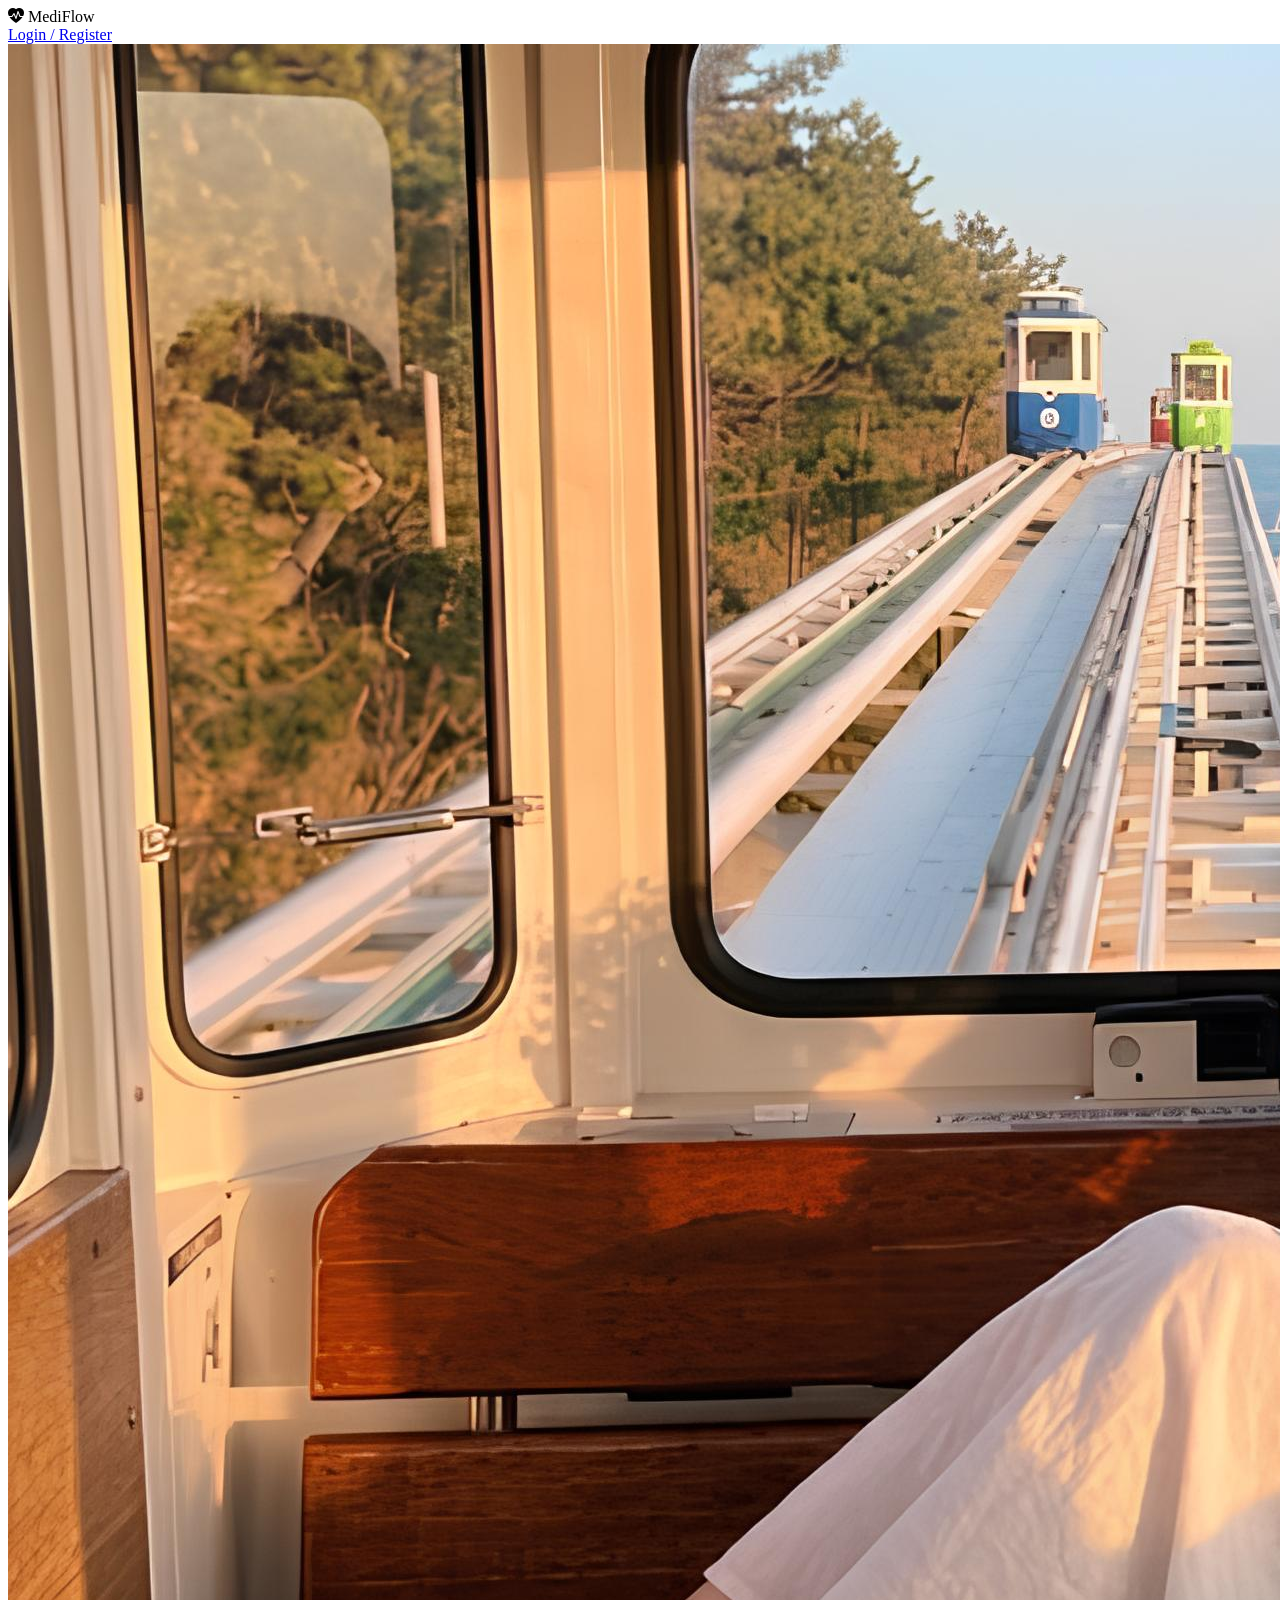
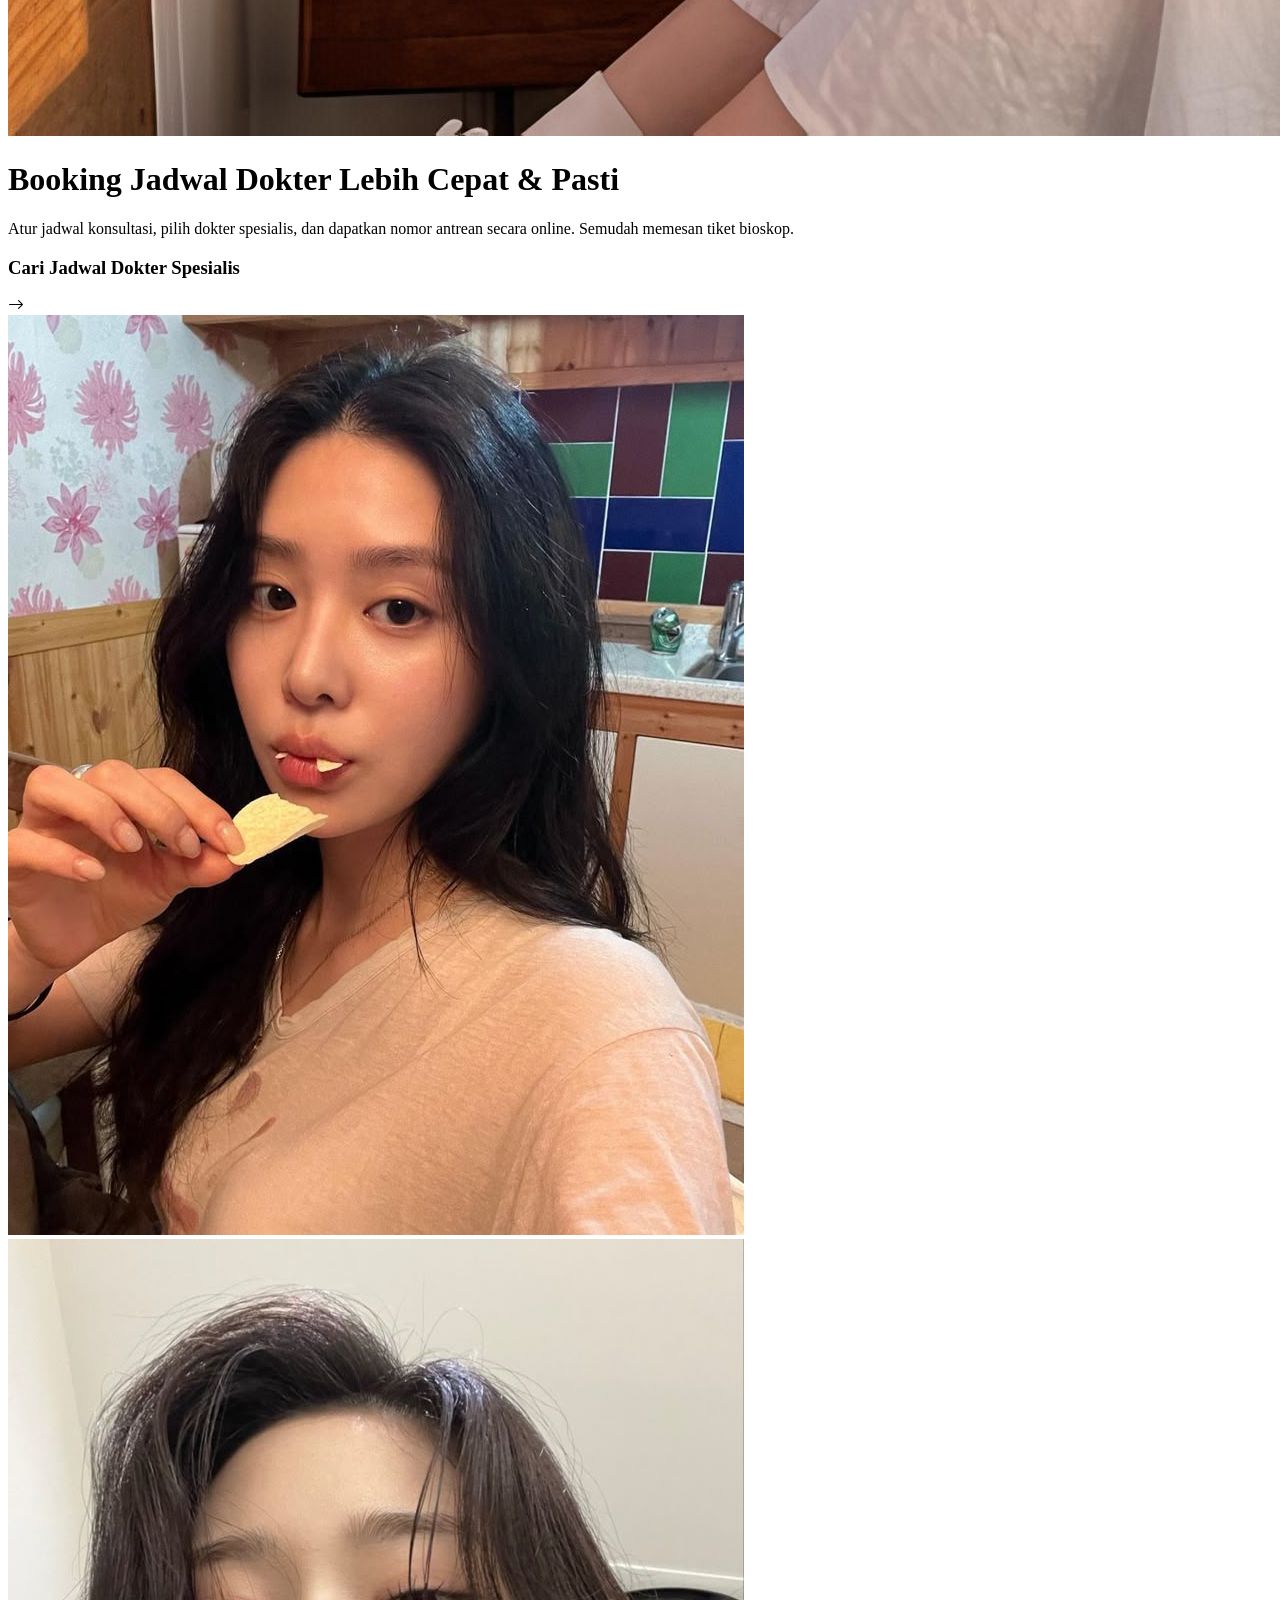
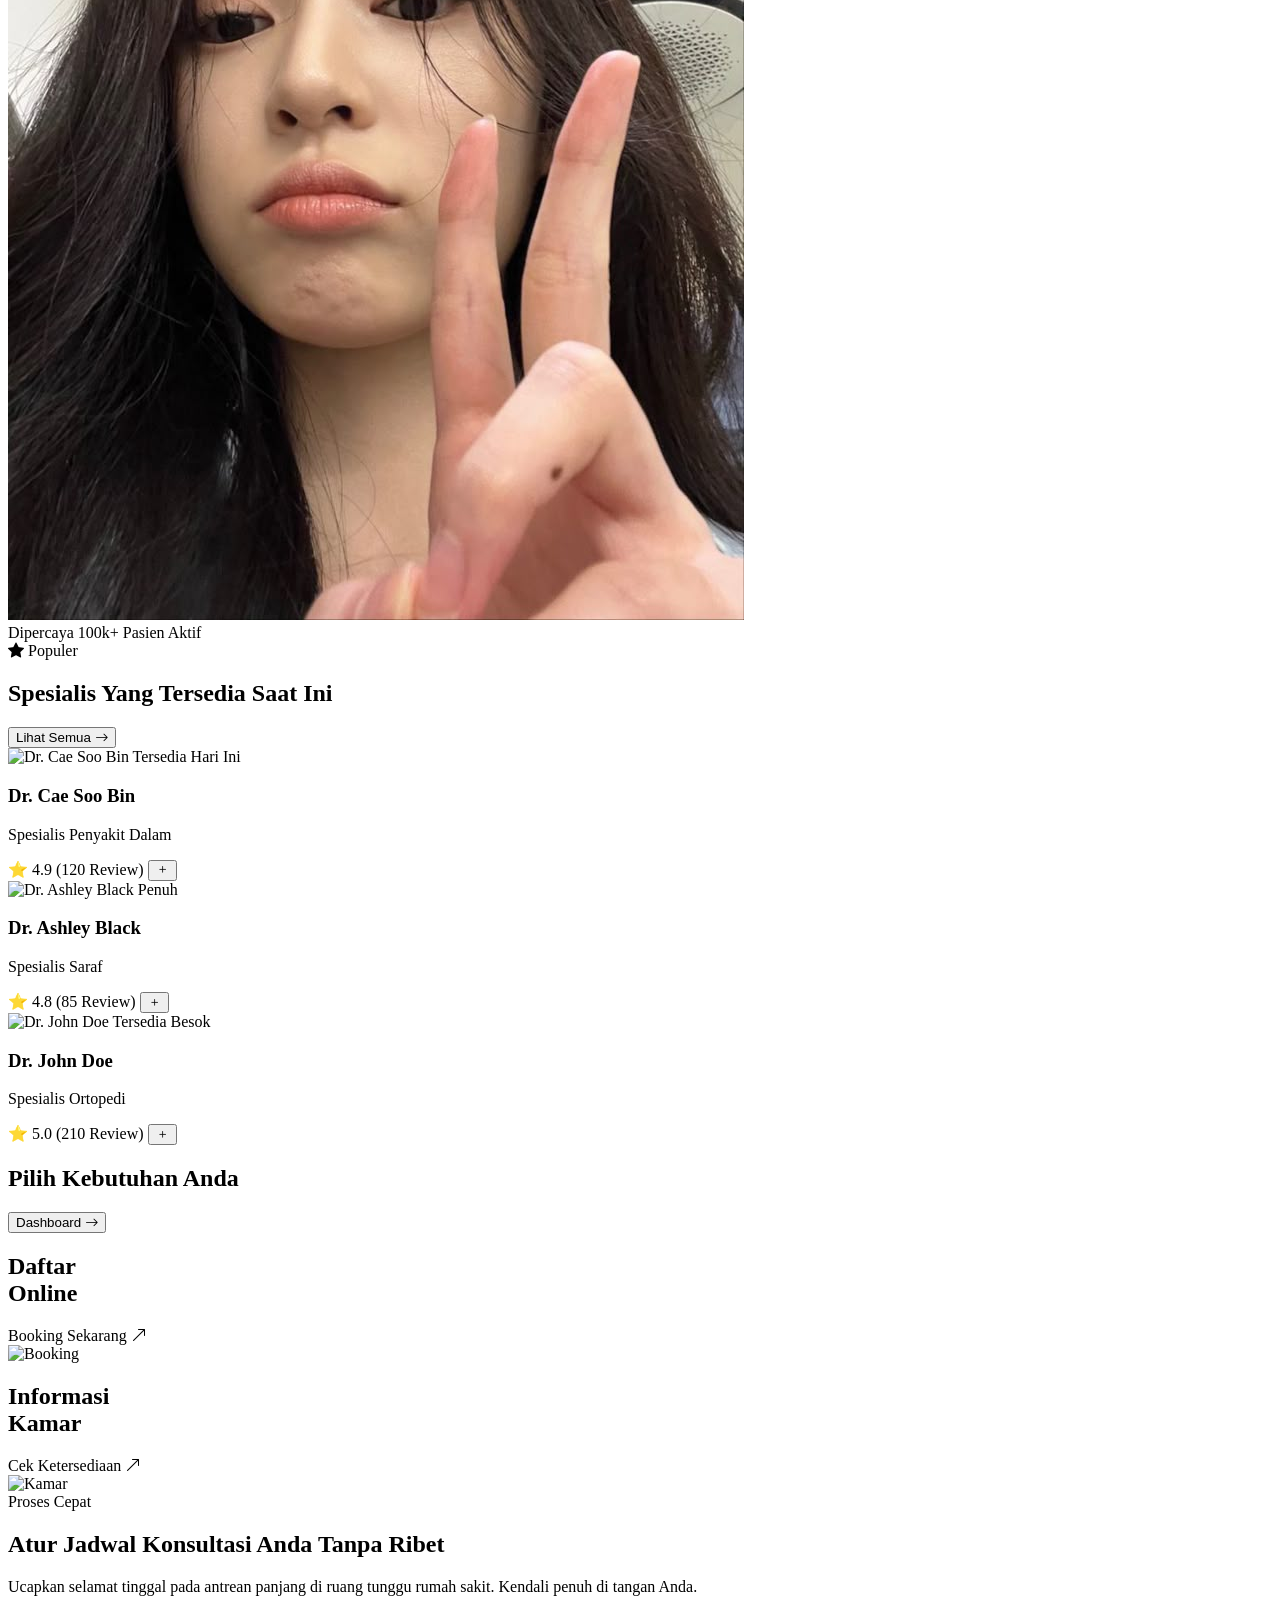
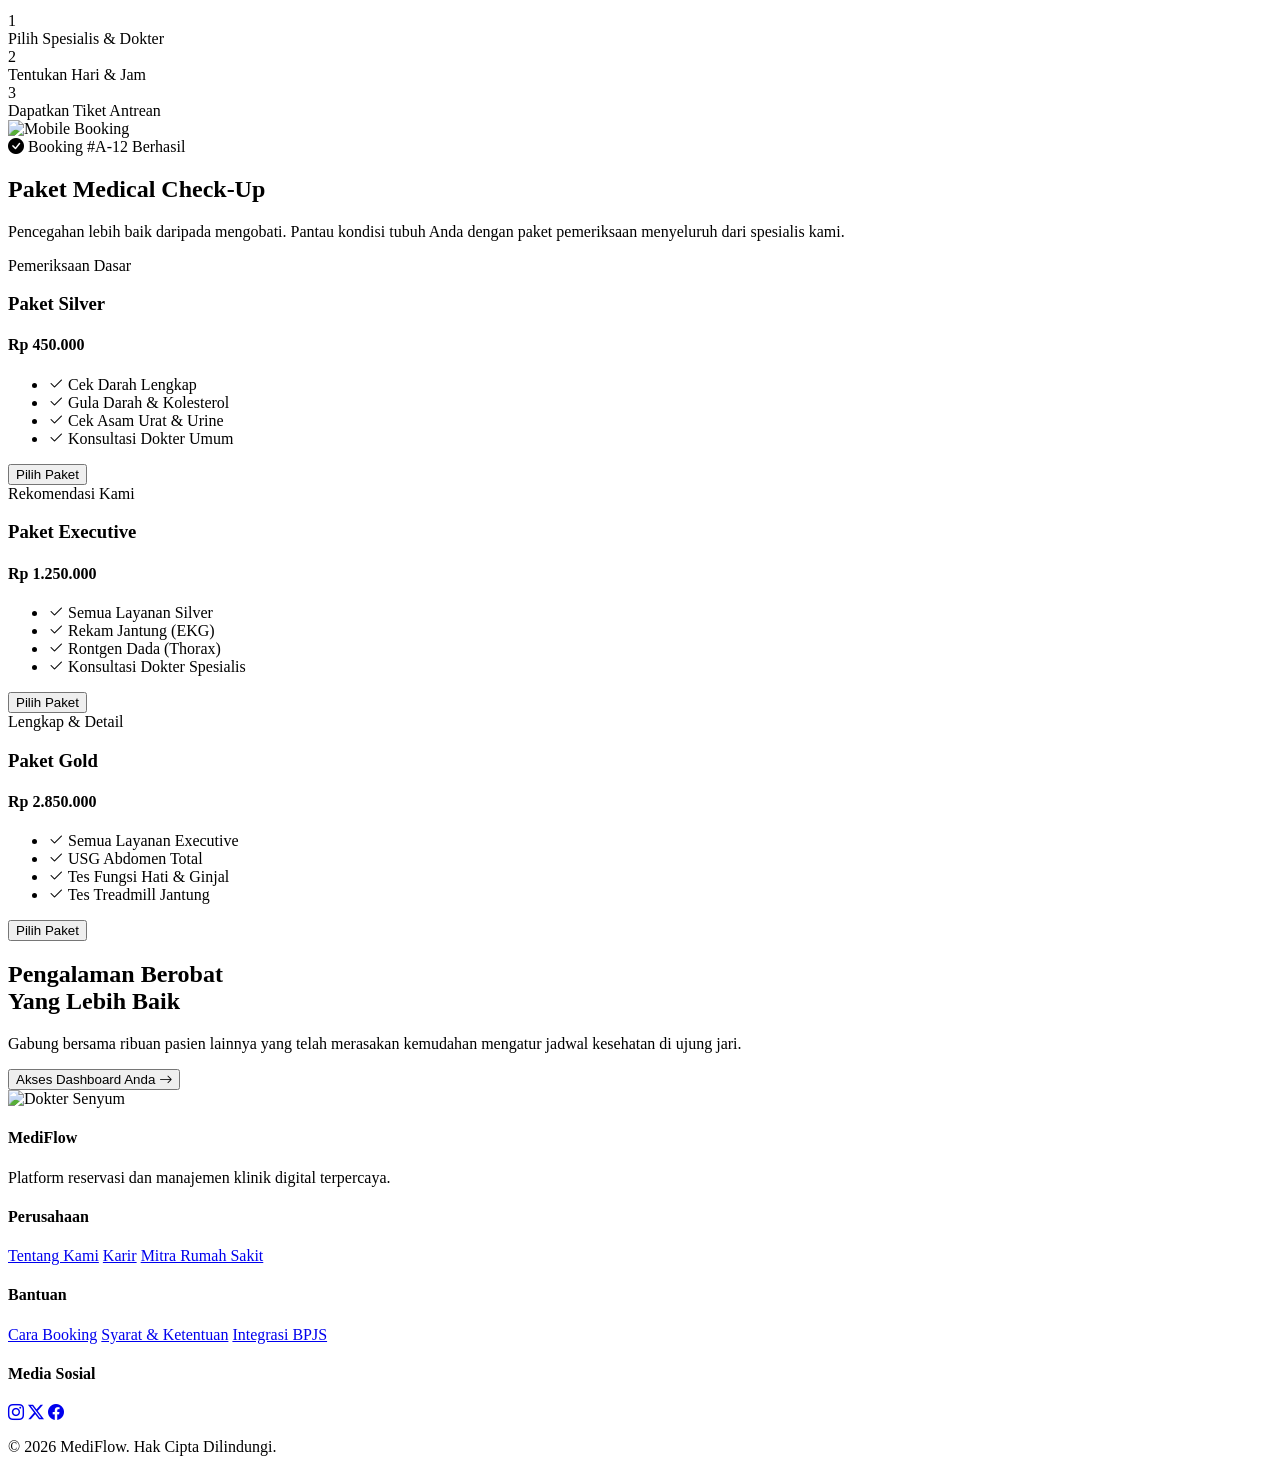
==== projek sms 2 new/New folder/landing.pages.html @ d8c9bb4a "Add files via upload" ====
<!DOCTYPE html>
<html lang="id">
<head>
    <meta charset="UTF-8">
    <meta name="viewport" content="width=device-width, initial-scale=1.0">
    <title>MediFlow - Booking Jadwal Dokter & Medical Check-Up</title>
    <link rel="stylesheet" href="style.css">
    <link href="https://fonts.googleapis.com/css2?family=Poppins:wght@400;500;600;700;800&display=swap" rel="stylesheet">
    <link rel="stylesheet" href="https://cdn.jsdelivr.net/npm/bootstrap-icons@1.11.1/font/bootstrap-icons.css">
</head>
<body>

    <nav class="navbar-modern">
        <div class="logo">
            <i class="bi bi-heart-pulse-fill icon-med"></i> MediFlow
        </div>
        <div class="nav-actions">
            <a href="login/index.html" id="navAuthBtn" class="btn-login-outline">Login / Register</a>
        </div>
    </nav>

    <header id="beranda" class="hero-booking hidden-scroll">
        
        <img src="../wallpaper/rs17.jpg" alt="Dokter Background" class="hero-bg-image">
        
        <div class="hero-fade-overlay"></div>

        <div class="hero-content-booking">
            <h1>Booking Jadwal Dokter Lebih Cepat & Pasti</h1>
            <p>Atur jadwal konsultasi, pilih dokter spesialis, dan dapatkan nomor antrean secara online. Semudah memesan tiket bioskop.</p>
            
            <div class="hero-cta-box anim-hover" onclick="aksesLayanan('view-jadwal')">
                <div class="cta-text">
                    <h3>Cari Jadwal Dokter Spesialis</h3>
                </div>
                <div class="cta-btn-circle"><i class="bi bi-arrow-right"></i></div>
            </div>

            <div class="hero-trust">
                <div class="avatars">
                    <img src="../wallpaper/rs18.jpg" alt="User">
                    <img src="../wallpaper/rs19.jpg" alt="User">
                </div>
                <span>Dipercaya 100k+ Pasien Aktif</span>
            </div>
        </div>
    </header>

    <section class="section-padding hidden-scroll">
        <div class="section-header-flex">
            <div>
                <span class="badge-blue"><i class="bi bi-star-fill"></i> Populer</span>
                <h2 class="section-title">Spesialis Yang Tersedia Saat Ini</h2>
            </div>
            <button class="btn-view-all" onclick="aksesLayanan('view-jadwal')">Lihat Semua <i class="bi bi-arrow-right"></i></button>
        </div>

        <div class="grid-3-cols">
            <div class="doc-product-card anim-hover">
                <div class="doc-img-wrapper">
                    <img src="https://images.unsplash.com/photo-1612349317150-e413f6a5b16d?auto=format&fit=crop&w=400&q=80" alt="Dr. Cae Soo Bin">
                    <span class="doc-status online">Tersedia Hari Ini</span>
                </div>
                <div class="doc-info">
                    <h3>Dr. Cae Soo Bin</h3>
                    <p class="specialty">Spesialis Penyakit Dalam</p>
                    <div class="doc-bottom">
                        <span class="rating">⭐ 4.9 (120 Review)</span>
                        <button class="btn-add-circle" onclick="aksesLayanan('view-jadwal')"><i class="bi bi-plus"></i></button>
                    </div>
                </div>
            </div>

            <div class="doc-product-card anim-hover">
                <div class="doc-img-wrapper">
                    <img src="https://images.unsplash.com/photo-1594824416928-1111165cb76e?auto=format&fit=crop&w=400&q=80" alt="Dr. Ashley Black">
                    <span class="doc-status offline">Penuh</span>
                </div>
                <div class="doc-info">
                    <h3>Dr. Ashley Black</h3>
                    <p class="specialty">Spesialis Saraf</p>
                    <div class="doc-bottom">
                        <span class="rating">⭐ 4.8 (85 Review)</span>
                        <button class="btn-add-circle disabled"><i class="bi bi-plus"></i></button>
                    </div>
                </div>
            </div>

            <div class="doc-product-card anim-hover">
                <div class="doc-img-wrapper">
                    <img src="https://images.unsplash.com/photo-1622253692010-333f2da6031d?auto=format&fit=crop&w=400&q=80" alt="Dr. John Doe">
                    <span class="doc-status online">Tersedia Besok</span>
                </div>
                <div class="doc-info">
                    <h3>Dr. John Doe</h3>
                    <p class="specialty">Spesialis Ortopedi</p>
                    <div class="doc-bottom">
                        <span class="rating">⭐ 5.0 (210 Review)</span>
                        <button class="btn-add-circle" onclick="aksesLayanan('view-jadwal')"><i class="bi bi-plus"></i></button>
                    </div>
                </div>
            </div>
        </div>
    </section>

    <section class="section-padding hidden-scroll">
        <div class="section-header-flex">
            <h2 class="section-title">Pilih Kebutuhan Anda</h2>
            <button class="btn-view-all" onclick="aksesLayanan('view-home')">Dashboard <i class="bi bi-arrow-right"></i></button>
        </div>

        <div class="grid-2-cols category-cards">
            <div class="cat-card bg-cyan anim-hover" onclick="aksesLayanan('view-jadwal')">
                <div class="cat-content">
                    <h2>Daftar<br>Online</h2>
                    <span class="cat-btn">Booking Sekarang <i class="bi bi-arrow-up-right"></i></span>
                </div>
                <img src="https://images.unsplash.com/photo-1576091160399-112ba8d25d1d?auto=format&fit=crop&w=500&q=80" alt="Booking">
            </div>

            <div class="cat-card bg-light anim-hover" onclick="aksesLayanan('view-kamar')">
                <div class="cat-content">
                    <h2 class="text-dark">Informasi<br>Kamar</h2>
                    <span class="cat-btn btn-dark">Cek Ketersediaan <i class="bi bi-arrow-up-right"></i></span>
                </div>
                <img src="https://images.unsplash.com/photo-1519494026892-80bbd2d6fd0d?auto=format&fit=crop&w=500&q=80" alt="Kamar">
            </div>
        </div>
    </section>

    <section class="section-padding hidden-scroll">
        <div class="guide-split">
            <div class="guide-left-box">
                <span class="badge-white">Proses Cepat</span>
                <h2>Atur Jadwal Konsultasi Anda Tanpa Ribet</h2>
                <p>Ucapkan selamat tinggal pada antrean panjang di ruang tunggu rumah sakit. Kendali penuh di tangan Anda.</p>
                
                <div class="guide-steps">
                    <div class="step-item active">
                        <div class="step-num">1</div>
                        <div class="step-text">Pilih Spesialis & Dokter</div>
                    </div>
                    <div class="step-item">
                        <div class="step-num">2</div>
                        <div class="step-text">Tentukan Hari & Jam</div>
                    </div>
                    <div class="step-item">
                        <div class="step-num">3</div>
                        <div class="step-text">Dapatkan Tiket Antrean</div>
                    </div>
                </div>
            </div>
            
            <div class="guide-right-img">
                <img src="https://images.unsplash.com/photo-1551288049-bebda4e38f71?auto=format&fit=crop&w=800&q=80" alt="Mobile Booking">
                <div class="floating-notif anim-float">
                    <i class="bi bi-check-circle-fill"></i> Booking #A-12 Berhasil
                </div>
            </div>
        </div>
    </section>

    <section class="section-padding hidden-scroll">
        <div class="section-header-center">
            <h2 class="section-title">Paket Medical Check-Up</h2>
            <p>Pencegahan lebih baik daripada mengobati. Pantau kondisi tubuh Anda dengan paket pemeriksaan menyeluruh dari spesialis kami.</p>
        </div>

        <div class="pricing-grid">
            <div class="pricing-card anim-hover">
                <span class="badge-blue">Pemeriksaan Dasar</span>
                <h3>Paket Silver</h3>
                <h4 class="price">Rp 450.000</h4>
                <ul class="features">
                    <li><i class="bi bi-check2"></i> Cek Darah Lengkap</li>
                    <li><i class="bi bi-check2"></i> Gula Darah & Kolesterol</li>
                    <li><i class="bi bi-check2"></i> Cek Asam Urat & Urine</li>
                    <li><i class="bi bi-check2"></i> Konsultasi Dokter Umum</li>
                </ul>
                <button class="btn-outline-blue w-100" onclick="aksesLayanan('view-jadwal')">Pilih Paket</button>
            </div>

            <div class="pricing-card highlighted anim-hover">
                <span class="badge-white">Rekomendasi Kami</span>
                <h3>Paket Executive</h3>
                <h4 class="price text-white">Rp 1.250.000</h4>
                <ul class="features text-white">
                    <li><i class="bi bi-check2"></i> Semua Layanan Silver</li>
                    <li><i class="bi bi-check2"></i> Rekam Jantung (EKG)</li>
                    <li><i class="bi bi-check2"></i> Rontgen Dada (Thorax)</li>
                    <li><i class="bi bi-check2"></i> Konsultasi Dokter Spesialis</li>
                </ul>
                <button class="btn-white w-100" onclick="aksesLayanan('view-jadwal')">Pilih Paket</button>
            </div>

            <div class="pricing-card anim-hover">
                <span class="badge-blue">Lengkap & Detail</span>
                <h3>Paket Gold</h3>
                <h4 class="price">Rp 2.850.000</h4>
                <ul class="features">
                    <li><i class="bi bi-check2"></i> Semua Layanan Executive</li>
                    <li><i class="bi bi-check2"></i> USG Abdomen Total</li>
                    <li><i class="bi bi-check2"></i> Tes Fungsi Hati & Ginjal</li>
                    <li><i class="bi bi-check2"></i> Tes Treadmill Jantung</li>
                </ul>
                <button class="btn-outline-blue w-100" onclick="aksesLayanan('view-jadwal')">Pilih Paket</button>
            </div>
        </div>
    </section>

    <footer class="footer-hero">
        <div class="footer-hero-content">
            <div class="fh-text">
                <h2>Pengalaman Berobat<br>Yang Lebih Baik</h2>
                <p>Gabung bersama ribuan pasien lainnya yang telah merasakan kemudahan mengatur jadwal kesehatan di ujung jari.</p>
                <button class="btn-white" onclick="aksesLayanan('view-home')">Akses Dashboard Anda <i class="bi bi-arrow-right"></i></button>
            </div>
            <div class="fh-img">
                <img src="https://images.unsplash.com/photo-1579684385127-1ef15d508118?auto=format&fit=crop&w=600&q=80" alt="Dokter Senyum">
            </div>
        </div>
        
        <div class="footer-bottom-links">
            <div class="f-col">
                <h4>MediFlow</h4>
                <p class="text-sm">Platform reservasi dan manajemen klinik digital terpercaya.</p>
            </div>
            <div class="f-col">
                <h4>Perusahaan</h4>
                <a href="#">Tentang Kami</a>
                <a href="#">Karir</a>
                <a href="#">Mitra Rumah Sakit</a>
            </div>
            <div class="f-col">
                <h4>Bantuan</h4>
                <a href="#">Cara Booking</a>
                <a href="#">Syarat & Ketentuan</a>
                <a href="#">Integrasi BPJS</a>
            </div>
            <div class="f-col">
                <h4>Media Sosial</h4>
                <div class="socials">
                    <a href="#"><i class="bi bi-instagram"></i></a>
                    <a href="#"><i class="bi bi-twitter-x"></i></a>
                    <a href="#"><i class="bi bi-facebook"></i></a>
                </div>
            </div>
        </div>
        <div class="f-copyright">
            <p>© 2026 MediFlow. Hak Cipta Dilindungi.</p>
        </div>
    </footer>

    <script src="script.js"></script>
</body>
</html>
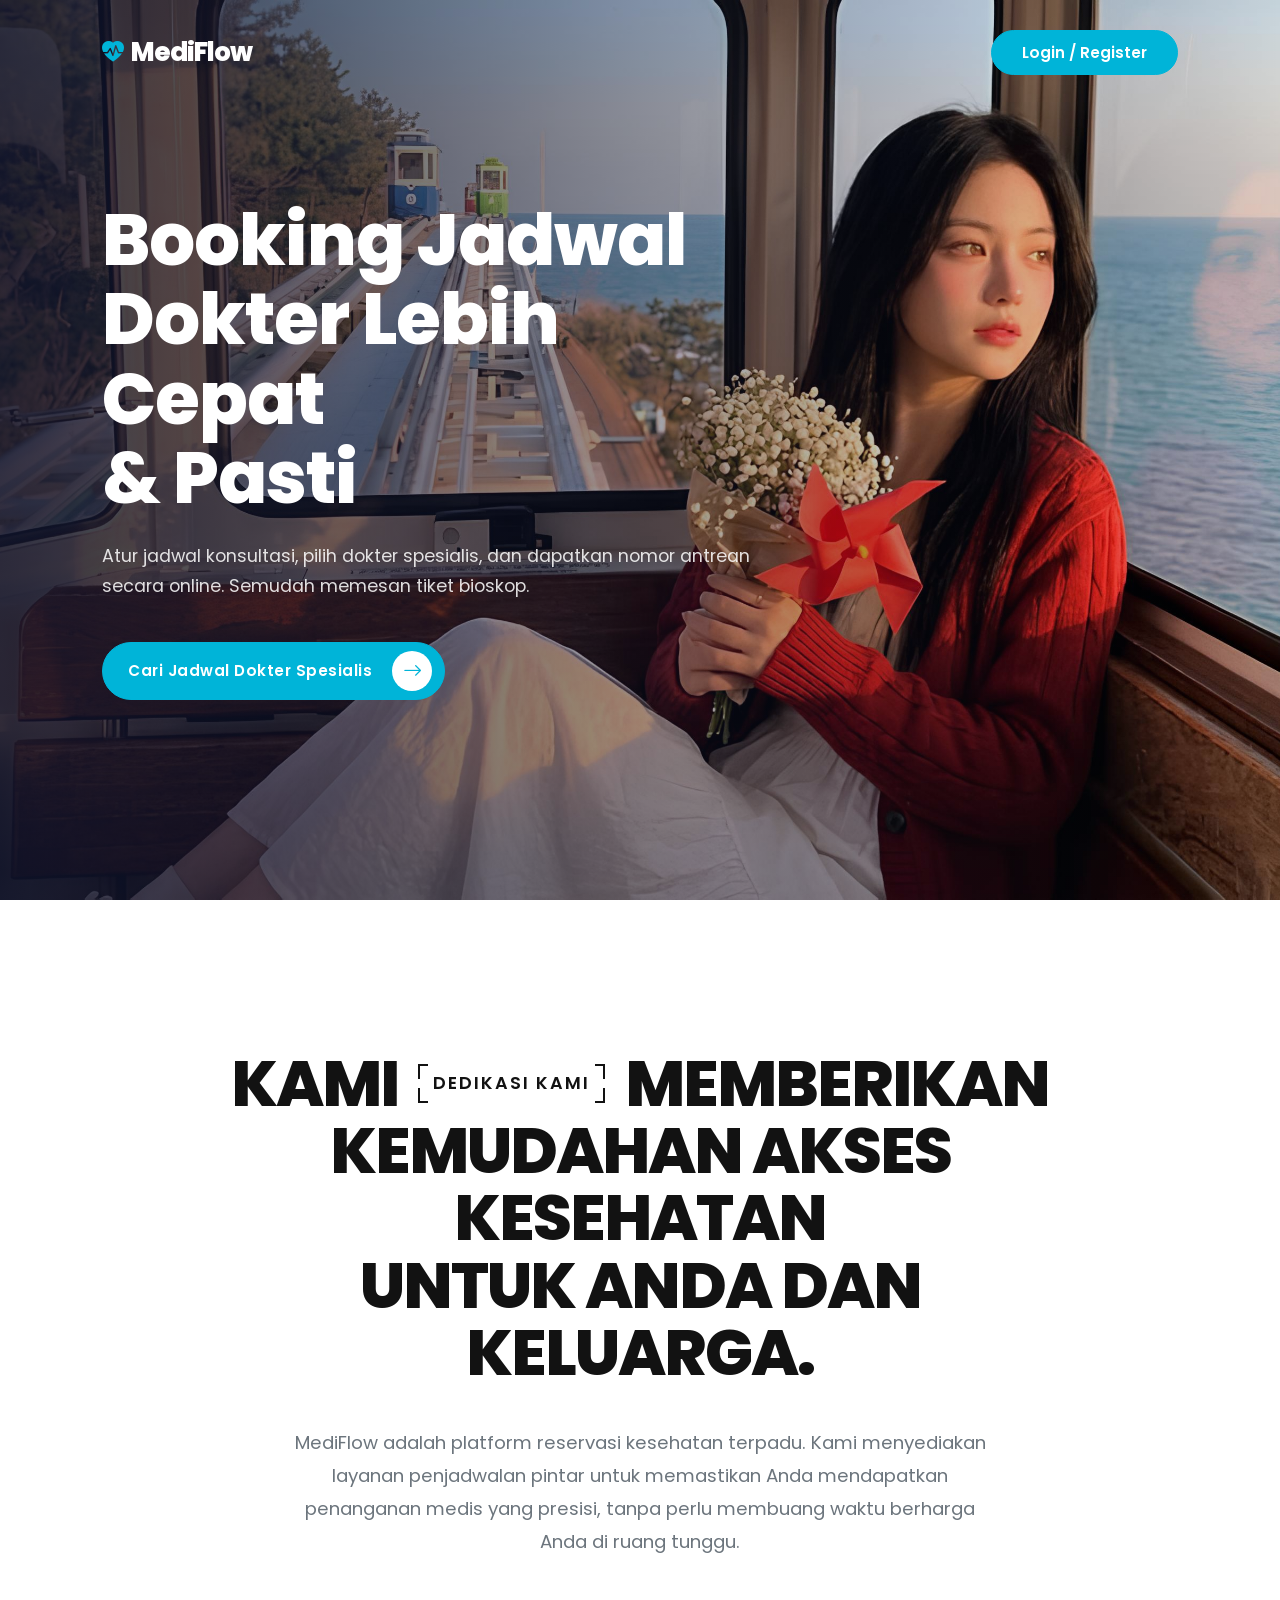
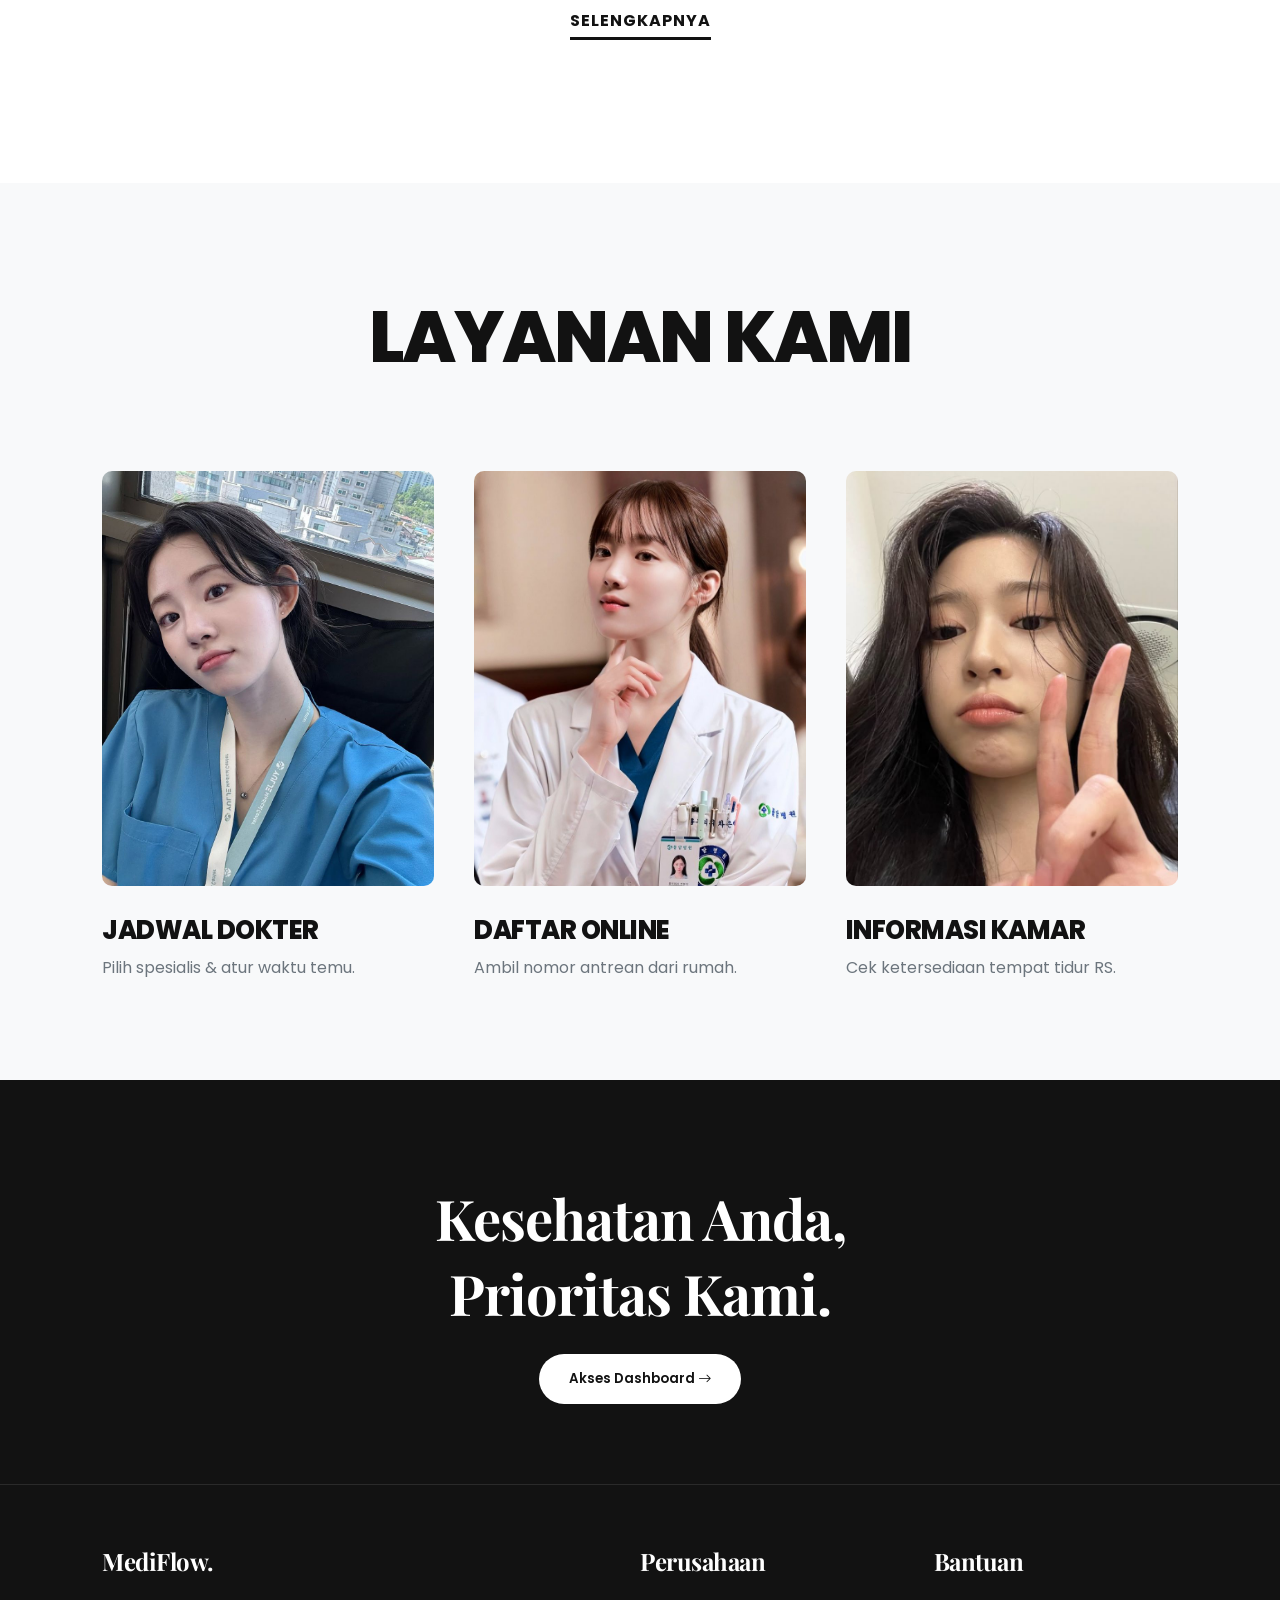
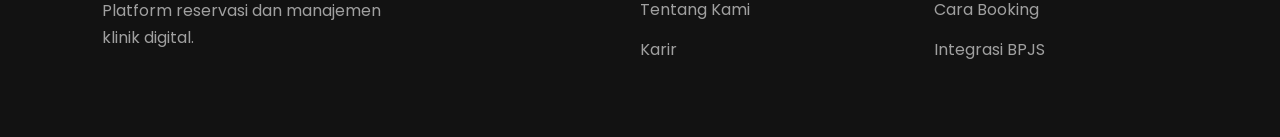
==== commit dedf95d5: "Add files via upload" ====
--- a/projek sms 2 new/New folder/landing.pages.html
+++ b/projek sms 2 new/New folder/landing.pages.html
@@ -3,9 +3,12 @@
 <head>
     <meta charset="UTF-8">
     <meta name="viewport" content="width=device-width, initial-scale=1.0">
-    <title>MediFlow - Booking Jadwal Dokter & Medical Check-Up</title>
-    <link rel="stylesheet" href="style.css">
+    <title>MediFlow - Layanan Kesehatan Premium</title>
+    
+    <link rel="stylesheet" href="pages.css">
+    
     <link href="https://fonts.googleapis.com/css2?family=Poppins:wght@400;500;600;700;800&display=swap" rel="stylesheet">
+    <link href="https://fonts.googleapis.com/css2?family=Playfair+Display:wght@600;700;800&display=swap" rel="stylesheet">
     <link rel="stylesheet" href="https://cdn.jsdelivr.net/npm/bootstrap-icons@1.11.1/font/bootstrap-icons.css">
 </head>
 <body>
@@ -15,242 +18,117 @@
             <i class="bi bi-heart-pulse-fill icon-med"></i> MediFlow
         </div>
         <div class="nav-actions">
-            <a href="login/index.html" id="navAuthBtn" class="btn-login-outline">Login / Register</a>
+            <a href="./login/index.html" id="navAuthBtn" class="btn-login-outline">Login / Register</a>
         </div>
     </nav>
 
-    <header id="beranda" class="hero-booking hidden-scroll">
-        
-        <img src="../wallpaper/rs17.jpg" alt="Dokter Background" class="hero-bg-image">
-        
-        <div class="hero-fade-overlay"></div>
+    <header id="beranda" class="hero-booking">
+        <div class="hero-bg-wrapper">
+            <img src="../wallpaper/rs17.jpg" alt="Dokter Background" class="hero-bg-image">
+            <div class="hero-fade-overlay"></div>
+        </div>
 
-        <div class="hero-content-booking">
-            <h1>Booking Jadwal Dokter Lebih Cepat & Pasti</h1>
+        <div class="hero-content-booking reveal-up">
+            <h1>Booking Jadwal<br>Dokter Lebih Cepat<br>& Pasti</h1>
             <p>Atur jadwal konsultasi, pilih dokter spesialis, dan dapatkan nomor antrean secara online. Semudah memesan tiket bioskop.</p>
             
-            <div class="hero-cta-box anim-hover" onclick="aksesLayanan('view-jadwal')">
+            <div class="hero-cta-box" onclick="aksesLayanan('view-jadwal')">
                 <div class="cta-text">
                     <h3>Cari Jadwal Dokter Spesialis</h3>
                 </div>
                 <div class="cta-btn-circle"><i class="bi bi-arrow-right"></i></div>
             </div>
+        </div>
 
-            <div class="hero-trust">
-                <div class="avatars">
-                    <img src="../wallpaper/rs18.jpg" alt="User">
-                    <img src="../wallpaper/rs19.jpg" alt="User">
-                </div>
-                <span>Dipercaya 100k+ Pasien Aktif</span>
-            </div>
-        </div>
+        <div class="hero-bottom-text reveal-up" style="transition-delay: 0.3s;">MEDIFLOW</div>
     </header>
 
-    <section class="section-padding hidden-scroll">
-        <div class="section-header-flex">
-            <div>
-                <span class="badge-blue"><i class="bi bi-star-fill"></i> Populer</span>
-                <h2 class="section-title">Spesialis Yang Tersedia Saat Ini</h2>
-            </div>
-            <button class="btn-view-all" onclick="aksesLayanan('view-jadwal')">Lihat Semua <i class="bi bi-arrow-right"></i></button>
+    <section id="statement" class="statement-section">
+        <div class="statement-content">
+            <h2 class="reveal-up split-heading">
+                <span class="split-line">
+                    <span class="text-left">KAMI</span>
+                    <span class="text-center-hidden">DEDIKASI KAMI</span>
+                    <span class="text-right">MEMBERIKAN</span>
+                </span><br>
+                KEMUDAHAN AKSES KESEHATAN<br>UNTUK ANDA DAN KELUARGA.
+            </h2>
+            <p class="reveal-up" style="transition-delay: 0.2s;">
+                MediFlow adalah platform reservasi kesehatan terpadu. Kami menyediakan layanan 
+                penjadwalan pintar untuk memastikan Anda mendapatkan penanganan medis yang presisi, 
+                tanpa perlu membuang waktu berharga Anda di ruang tunggu.
+            </p>
+            <a href="#layanan" class="read-more-link reveal-up" style="transition-delay: 0.4s;">Selengkapnya</a>
+        </div>
+    </section>
+
+    <section id="layanan" class="lunaria-services">
+        <div class="lunaria-header reveal-up">
+            <h2>LAYANAN KAMI</h2>
         </div>
 
-        <div class="grid-3-cols">
-            <div class="doc-product-card anim-hover">
-                <div class="doc-img-wrapper">
-                    <img src="https://images.unsplash.com/photo-1612349317150-e413f6a5b16d?auto=format&fit=crop&w=400&q=80" alt="Dr. Cae Soo Bin">
-                    <span class="doc-status online">Tersedia Hari Ini</span>
+        <div class="lunaria-grid">
+            <div class="lunaria-card reveal-up" style="transition-delay: 0.1s;" onclick="aksesLayanan('view-jadwal')">
+                <div class="l-img-wrapper">
+                    <img src="../wallpaper/rs4.jpg" alt="Jadwal Dokter">
+                    <div class="l-card-icon"><i class="bi bi-calendar-check"></i></div>
                 </div>
-                <div class="doc-info">
-                    <h3>Dr. Cae Soo Bin</h3>
-                    <p class="specialty">Spesialis Penyakit Dalam</p>
-                    <div class="doc-bottom">
-                        <span class="rating">⭐ 4.9 (120 Review)</span>
-                        <button class="btn-add-circle" onclick="aksesLayanan('view-jadwal')"><i class="bi bi-plus"></i></button>
-                    </div>
+                <div class="l-card-info">
+                    <h3>JADWAL DOKTER</h3>
+                    <span>Pilih spesialis & atur waktu temu.</span>
                 </div>
             </div>
 
-            <div class="doc-product-card anim-hover">
-                <div class="doc-img-wrapper">
-                    <img src="https://images.unsplash.com/photo-1594824416928-1111165cb76e?auto=format&fit=crop&w=400&q=80" alt="Dr. Ashley Black">
-                    <span class="doc-status offline">Penuh</span>
+            <div class="lunaria-card reveal-up" style="transition-delay: 0.3s;" onclick="aksesLayanan('view-jadwal')">
+                <div class="l-img-wrapper">
+                    <img src="../wallpaper/rs1.jpg" alt="Daftar Online">
+                    <div class="l-card-icon"><i class="bi bi-laptop"></i></div>
                 </div>
-                <div class="doc-info">
-                    <h3>Dr. Ashley Black</h3>
-                    <p class="specialty">Spesialis Saraf</p>
-                    <div class="doc-bottom">
-                        <span class="rating">⭐ 4.8 (85 Review)</span>
-                        <button class="btn-add-circle disabled"><i class="bi bi-plus"></i></button>
-                    </div>
+                <div class="l-card-info">
+                    <h3>DAFTAR ONLINE</h3>
+                    <span>Ambil nomor antrean dari rumah.</span>
                 </div>
             </div>
 
-            <div class="doc-product-card anim-hover">
-                <div class="doc-img-wrapper">
-                    <img src="https://images.unsplash.com/photo-1622253692010-333f2da6031d?auto=format&fit=crop&w=400&q=80" alt="Dr. John Doe">
-                    <span class="doc-status online">Tersedia Besok</span>
+            <div class="lunaria-card reveal-up" style="transition-delay: 0.5s;" onclick="aksesLayanan('view-kamar')">
+                <div class="l-img-wrapper">
+                    <img src="../wallpaper/rs19.jpg" alt="Kamar Rawat">
+                    <div class="l-card-icon"><i class="bi bi-hospital"></i></div>
                 </div>
-                <div class="doc-info">
-                    <h3>Dr. John Doe</h3>
-                    <p class="specialty">Spesialis Ortopedi</p>
-                    <div class="doc-bottom">
-                        <span class="rating">⭐ 5.0 (210 Review)</span>
-                        <button class="btn-add-circle" onclick="aksesLayanan('view-jadwal')"><i class="bi bi-plus"></i></button>
-                    </div>
+                <div class="l-card-info">
+                    <h3>INFORMASI KAMAR</h3>
+                    <span>Cek ketersediaan tempat tidur RS.</span>
                 </div>
             </div>
         </div>
     </section>
 
-    <section class="section-padding hidden-scroll">
-        <div class="section-header-flex">
-            <h2 class="section-title">Pilih Kebutuhan Anda</h2>
-            <button class="btn-view-all" onclick="aksesLayanan('view-home')">Dashboard <i class="bi bi-arrow-right"></i></button>
-        </div>
-
-        <div class="grid-2-cols category-cards">
-            <div class="cat-card bg-cyan anim-hover" onclick="aksesLayanan('view-jadwal')">
-                <div class="cat-content">
-                    <h2>Daftar<br>Online</h2>
-                    <span class="cat-btn">Booking Sekarang <i class="bi bi-arrow-up-right"></i></span>
-                </div>
-                <img src="https://images.unsplash.com/photo-1576091160399-112ba8d25d1d?auto=format&fit=crop&w=500&q=80" alt="Booking">
-            </div>
-
-            <div class="cat-card bg-light anim-hover" onclick="aksesLayanan('view-kamar')">
-                <div class="cat-content">
-                    <h2 class="text-dark">Informasi<br>Kamar</h2>
-                    <span class="cat-btn btn-dark">Cek Ketersediaan <i class="bi bi-arrow-up-right"></i></span>
-                </div>
-                <img src="https://images.unsplash.com/photo-1519494026892-80bbd2d6fd0d?auto=format&fit=crop&w=500&q=80" alt="Kamar">
-            </div>
-        </div>
-    </section>
-
-    <section class="section-padding hidden-scroll">
-        <div class="guide-split">
-            <div class="guide-left-box">
-                <span class="badge-white">Proses Cepat</span>
-                <h2>Atur Jadwal Konsultasi Anda Tanpa Ribet</h2>
-                <p>Ucapkan selamat tinggal pada antrean panjang di ruang tunggu rumah sakit. Kendali penuh di tangan Anda.</p>
-                
-                <div class="guide-steps">
-                    <div class="step-item active">
-                        <div class="step-num">1</div>
-                        <div class="step-text">Pilih Spesialis & Dokter</div>
-                    </div>
-                    <div class="step-item">
-                        <div class="step-num">2</div>
-                        <div class="step-text">Tentukan Hari & Jam</div>
-                    </div>
-                    <div class="step-item">
-                        <div class="step-num">3</div>
-                        <div class="step-text">Dapatkan Tiket Antrean</div>
-                    </div>
-                </div>
-            </div>
-            
-            <div class="guide-right-img">
-                <img src="https://images.unsplash.com/photo-1551288049-bebda4e38f71?auto=format&fit=crop&w=800&q=80" alt="Mobile Booking">
-                <div class="floating-notif anim-float">
-                    <i class="bi bi-check-circle-fill"></i> Booking #A-12 Berhasil
-                </div>
-            </div>
-        </div>
-    </section>
-
-    <section class="section-padding hidden-scroll">
-        <div class="section-header-center">
-            <h2 class="section-title">Paket Medical Check-Up</h2>
-            <p>Pencegahan lebih baik daripada mengobati. Pantau kondisi tubuh Anda dengan paket pemeriksaan menyeluruh dari spesialis kami.</p>
-        </div>
-
-        <div class="pricing-grid">
-            <div class="pricing-card anim-hover">
-                <span class="badge-blue">Pemeriksaan Dasar</span>
-                <h3>Paket Silver</h3>
-                <h4 class="price">Rp 450.000</h4>
-                <ul class="features">
-                    <li><i class="bi bi-check2"></i> Cek Darah Lengkap</li>
-                    <li><i class="bi bi-check2"></i> Gula Darah & Kolesterol</li>
-                    <li><i class="bi bi-check2"></i> Cek Asam Urat & Urine</li>
-                    <li><i class="bi bi-check2"></i> Konsultasi Dokter Umum</li>
-                </ul>
-                <button class="btn-outline-blue w-100" onclick="aksesLayanan('view-jadwal')">Pilih Paket</button>
-            </div>
-
-            <div class="pricing-card highlighted anim-hover">
-                <span class="badge-white">Rekomendasi Kami</span>
-                <h3>Paket Executive</h3>
-                <h4 class="price text-white">Rp 1.250.000</h4>
-                <ul class="features text-white">
-                    <li><i class="bi bi-check2"></i> Semua Layanan Silver</li>
-                    <li><i class="bi bi-check2"></i> Rekam Jantung (EKG)</li>
-                    <li><i class="bi bi-check2"></i> Rontgen Dada (Thorax)</li>
-                    <li><i class="bi bi-check2"></i> Konsultasi Dokter Spesialis</li>
-                </ul>
-                <button class="btn-white w-100" onclick="aksesLayanan('view-jadwal')">Pilih Paket</button>
-            </div>
-
-            <div class="pricing-card anim-hover">
-                <span class="badge-blue">Lengkap & Detail</span>
-                <h3>Paket Gold</h3>
-                <h4 class="price">Rp 2.850.000</h4>
-                <ul class="features">
-                    <li><i class="bi bi-check2"></i> Semua Layanan Executive</li>
-                    <li><i class="bi bi-check2"></i> USG Abdomen Total</li>
-                    <li><i class="bi bi-check2"></i> Tes Fungsi Hati & Ginjal</li>
-                    <li><i class="bi bi-check2"></i> Tes Treadmill Jantung</li>
-                </ul>
-                <button class="btn-outline-blue w-100" onclick="aksesLayanan('view-jadwal')">Pilih Paket</button>
-            </div>
-        </div>
-    </section>
-
-    <footer class="footer-hero">
+    <footer class="footer-hero" style="background-color: #121212;">
         <div class="footer-hero-content">
-            <div class="fh-text">
-                <h2>Pengalaman Berobat<br>Yang Lebih Baik</h2>
-                <p>Gabung bersama ribuan pasien lainnya yang telah merasakan kemudahan mengatur jadwal kesehatan di ujung jari.</p>
-                <button class="btn-white" onclick="aksesLayanan('view-home')">Akses Dashboard Anda <i class="bi bi-arrow-right"></i></button>
-            </div>
-            <div class="fh-img">
-                <img src="https://images.unsplash.com/photo-1579684385127-1ef15d508118?auto=format&fit=crop&w=600&q=80" alt="Dokter Senyum">
+            <div class="fh-text reveal-up">
+                <h2>Kesehatan Anda,<br>Prioritas Kami.</h2>
+                <button class="btn-white mt-4" onclick="aksesLayanan('view-home')" style="border-radius: 50px; padding: 15px 30px; font-weight: 600;">Akses Dashboard <i class="bi bi-arrow-right"></i></button>
             </div>
         </div>
         
-        <div class="footer-bottom-links">
+        <div class="footer-bottom-links reveal-up">
             <div class="f-col">
-                <h4>MediFlow</h4>
-                <p class="text-sm">Platform reservasi dan manajemen klinik digital terpercaya.</p>
+                <h4 style="font-size: 1.5rem; color: #fff;">MediFlow.</h4>
+                <p class="text-sm">Platform reservasi dan manajemen klinik digital.</p>
             </div>
             <div class="f-col">
                 <h4>Perusahaan</h4>
                 <a href="#">Tentang Kami</a>
                 <a href="#">Karir</a>
-                <a href="#">Mitra Rumah Sakit</a>
             </div>
             <div class="f-col">
                 <h4>Bantuan</h4>
                 <a href="#">Cara Booking</a>
-                <a href="#">Syarat & Ketentuan</a>
                 <a href="#">Integrasi BPJS</a>
             </div>
-            <div class="f-col">
-                <h4>Media Sosial</h4>
-                <div class="socials">
-                    <a href="#"><i class="bi bi-instagram"></i></a>
-                    <a href="#"><i class="bi bi-twitter-x"></i></a>
-                    <a href="#"><i class="bi bi-facebook"></i></a>
-                </div>
-            </div>
-        </div>
-        <div class="f-copyright">
-            <p>© 2026 MediFlow. Hak Cipta Dilindungi.</p>
         </div>
     </footer>
 
-    <script src="script.js"></script>
+    <script src="pages.js?v=2"></script>
 </body>
 </html>
--- a/projek sms 2 new/New folder/pages.css
+++ b/projek sms 2 new/New folder/pages.css
@@ -0,0 +1,289 @@
+:root {
+    --primary-cyan: #00B4D8; 
+    --primary-blue: #0077B6;
+    --dark-navy: #03045E;
+    --dark-grey: #121212;
+    --light-grey: #F8F9FA;
+    --white: #FFFFFF;
+    --text-muted: #6C757D;
+    
+    /* Pemisahan Font Agar Tidak Tabrakan */
+    --font-serif: 'Playfair Display', serif; /* Font Mewah */
+    --font-sans: 'Poppins', sans-serif; /* Font Tegas/Bersih */
+}
+
+/* Default semuanya pakai font Sans (Poppins) agar bersih */
+* { margin: 0; padding: 0; box-sizing: border-box; font-family: var(--font-sans); }
+body { background-color: var(--white); color: var(--dark-grey); overflow-x: hidden; }
+
+h1, h2, h3 { font-family: var(--font-sans); }
+
+/* UTILITY CLASSES & ANIMASI MUNCUL */
+.text-cyan { color: var(--primary-cyan); }
+.text-center { text-align: center; }
+.mt-4 { margin-top: 1.5rem; }
+
+.reveal-up { 
+    opacity: 0; 
+    transform: translateY(60px); 
+    transition: all 1.2s cubic-bezier(0.16, 1, 0.3, 1); 
+}
+.reveal-up.active { 
+    opacity: 1; 
+    transform: translateY(0); 
+}
+
+/* NAVBAR */
+.navbar-modern {
+    position: absolute; top: 0; left: 0; width: 100%; display: flex; justify-content: space-between; align-items: center; padding: 30px 8%; z-index: 100;
+}
+.logo { font-size: 26px; font-weight: 800; font-family: var(--font-sans); color: var(--white); display: flex; align-items: center; gap: 8px; letter-spacing: -1px;}
+.icon-med { color: var(--primary-cyan); font-size: 22px; }
+
+/* TOMBOL LOGIN */
+.btn-login-outline {
+    background-color: var(--primary-cyan); 
+    border: 1.5px solid var(--primary-cyan); 
+    color: var(--white); 
+    padding: 10px 30px; 
+    border-radius: 50px; 
+    text-decoration: none; 
+    font-weight: 600; 
+    font-size: 0.95rem; 
+    transition: all 0.4s ease; 
+    display: flex; 
+    align-items: center; 
+    gap: 8px; 
+}
+.btn-login-outline:hover { 
+    background-color: rgba(255, 255, 255, 0.15); 
+    backdrop-filter: blur(10px); 
+    -webkit-backdrop-filter: blur(10px);
+    border-color: var(--white); 
+    color: var(--white); 
+    box-shadow: 0 8px 25px rgba(0, 0, 0, 0.1);
+    transform: translateY(-2px);
+}
+.btn-login-outline.logged-in { background-color: var(--primary-cyan); border-color: var(--primary-cyan); }
+.btn-profile-img { width: 30px; height: 30px; border-radius: 50%; background: var(--white); color: var(--primary-cyan); display: flex; align-items: center; justify-content: center; font-weight: bold; font-size: 14px; }
+
+/* HERO SECTION */
+.hero-booking {
+    position: relative; 
+    height: 100vh; 
+    background-color: #000; 
+    display: flex; align-items: center; 
+    padding: 0 8%;
+    overflow: hidden;
+}
+.hero-bg-wrapper { position: absolute; top: 0; left: 0; width: 100%; height: 100%; z-index: 1; }
+.hero-bg-image { width: 100%; height: 100%; object-fit: cover; object-position: center; }
+.hero-fade-overlay {
+    position: absolute; top: 0; left: 0; width: 100%; height: 100%;
+    background: linear-gradient(to right, rgba(15, 20, 45, 0.85) 0%, rgba(15, 20, 45, 0.4) 50%, transparent 100%);
+    pointer-events: none; 
+}
+.hero-content-booking { position: relative; z-index: 10; max-width: 650px; }
+
+/* ==============================================================
+   INI FONT HERO YANG SUDAH DIKEMBALIKAN SESUAI GAMBAR 2 (POPPINS)
+   ============================================================== */
+.hero-content-booking h1 { 
+    font-family: var(--font-sans); /* Kembali pakai Poppins yang tegas */
+    font-size: 4.5rem; 
+    color: var(--white); 
+    line-height: 1.1; 
+    margin-bottom: 25px; 
+    font-weight: 800; /* Tebal sesuai gambar 2 */
+    letter-spacing: -1px; /* Jarak pas, tidak menumpuk */
+}
+.hero-content-booking p { 
+    font-size: 1.1rem; color: rgba(255, 255, 255, 0.85); line-height: 1.7; margin-bottom: 40px; 
+}
+
+/* TOMBOL CTA JADWAL */
+.hero-cta-box {
+    background: var(--primary-cyan); 
+    border: 1px solid var(--primary-cyan);
+    border-radius: 50px; 
+    padding: 8px 12px 8px 25px; 
+    display: inline-flex; align-items: center; cursor: pointer; color: var(--white); 
+    gap: 20px; transition: all 0.4s cubic-bezier(0.16, 1, 0.3, 1);
+}
+.hero-cta-box:hover { 
+    background: rgba(255, 255, 255, 0.2);
+    backdrop-filter: blur(10px);
+    -webkit-backdrop-filter: blur(10px);
+    border-color: var(--white);
+    transform: translateY(-3px);
+}
+.cta-text h3 { font-size: 0.95rem; font-weight: 600; margin: 0; letter-spacing: 0.5px;}
+.cta-btn-circle { 
+    width: 40px; height: 40px; background: var(--white); color: var(--primary-cyan); 
+    border-radius: 50%; display: flex; justify-content: center; align-items: center; 
+    font-size: 1.2rem; transition: all 0.3s ease;
+}
+.hero-cta-box:hover .cta-btn-circle { transform: translateX(3px); }
+
+
+
+/* =========================================
+   STATEMENT SECTION & BINGKAI L-SHAPED (U PUTUS)
+   ========================================= */
+.statement-section {
+    background-color: var(--white);
+    padding: 150px 8%;
+    display: flex; justify-content: center; align-items: center;
+    text-align: center;
+}
+.statement-content { max-width: 900px; }
+
+/* Teks animasi pakai Sans (Poppins) tebal */
+.statement-content h2 {
+    font-size: 4rem; 
+    color: var(--dark-grey);
+    line-height: 1.05;
+    margin-bottom: 40px;
+    letter-spacing: -2px; 
+    font-weight: 800; 
+    font-family: var(--font-sans);
+}
+
+/* ANIMASI TERBELAH DENGAN BINGKAI L (U Putus) */
+.split-line {
+    display: inline-flex;
+    align-items: center;
+    justify-content: center;
+}
+
+.text-center-hidden {
+    display: inline-block;
+    max-width: 0; 
+    opacity: 0;
+    overflow: hidden;
+    font-size: 1.1rem; 
+    font-weight: 600;
+    letter-spacing: 2px;
+    white-space: nowrap;
+    margin: 0;
+    vertical-align: middle;
+    font-family: var(--font-sans); 
+    
+    /* Kecepatan Super Lambat 4 Detik */
+    transition: max-width 4s cubic-bezier(0.16, 1, 0.3, 1), 
+                opacity 3s ease-in-out, 
+                margin 4s cubic-bezier(0.16, 1, 0.3, 1);
+    
+    position: relative; 
+    padding: 10px 15px; 
+    color: var(--dark-grey); 
+}
+
+/* Bingkai Kiri (TL & BL) */
+.text-center-hidden::before {
+    content: ""; position: absolute;
+    top: 0; bottom: 0; left: 0; width: 15px; 
+    background-image: linear-gradient(currentColor, currentColor), linear-gradient(currentColor, currentColor),
+                      linear-gradient(currentColor, currentColor), linear-gradient(currentColor, currentColor);
+    background-size: 10px 2px, 2px 15px, 10px 2px, 2px 15px; 
+    background-position: left top, left top, left bottom, left bottom; 
+    background-repeat: no-repeat;
+}
+
+/* Bingkai Kanan (TR & BR) */
+.text-center-hidden::after {
+    content: ""; position: absolute;
+    top: 0; bottom: 0; right: 0; width: 15px;
+    background-image: linear-gradient(currentColor, currentColor), linear-gradient(currentColor, currentColor),
+                      linear-gradient(currentColor, currentColor), linear-gradient(currentColor, currentColor);
+    background-size: 10px 2px, 2px 15px, 10px 2px, 2px 15px; 
+    background-position: right top, right top, right bottom, right bottom; 
+    background-repeat: no-repeat;
+}
+
+/* Lebar animasi saat terbuka */
+.reveal-up.active .text-center-hidden {
+    max-width: 350px; 
+    opacity: 1;
+    margin: 0 20px; 
+}
+
+.statement-content p {
+    font-size: 1.15rem; color: var(--text-muted); line-height: 1.8; margin-bottom: 50px;
+    max-width: 700px; margin-inline: auto;
+}
+.read-more-link {
+    font-size: 1rem; font-weight: 700; color: var(--dark-grey); text-decoration: none;
+    border-bottom: 3px solid var(--dark-grey); padding-bottom: 5px; transition: 0.3s;
+    text-transform: uppercase; letter-spacing: 1px;
+}
+.read-more-link:hover { color: var(--primary-cyan); border-color: var(--primary-cyan); }
+
+/* =========================================
+   LAYANAN KAMI 
+   ========================================= */
+.lunaria-services {
+    padding: 100px 8%;
+    background-color: var(--light-grey);
+}
+
+.lunaria-header h2 {
+    font-size: 4.5rem;
+    font-weight: 800;
+    text-align: center;
+    margin-bottom: 80px;
+    letter-spacing: -2px;
+}
+
+.lunaria-grid { display: grid; grid-template-columns: repeat(3, 1fr); gap: 40px; }
+.lunaria-card { cursor: pointer; }
+.l-img-wrapper {
+    position: relative; width: 100%; aspect-ratio: 4/5; 
+    overflow: hidden; border-radius: 10px; margin-bottom: 25px;
+}
+.l-img-wrapper img {
+    width: 100%; height: 100%; object-fit: cover;
+    transition: transform 1.2s cubic-bezier(0.16, 1, 0.3, 1);
+}
+.lunaria-card:hover .l-img-wrapper img { transform: scale(1.08); }
+
+.l-card-icon {
+    position: absolute; bottom: 20px; right: 20px;
+    width: 45px; height: 45px;
+    background-color: rgba(255,255,255,0.9); border-radius: 50%;
+    display: flex; justify-content: center; align-items: center;
+    font-size: 1.4rem; color: var(--dark-grey);
+    opacity: 0; transform: translateY(20px);
+    transition: all 0.4s cubic-bezier(0.16, 1, 0.3, 1);
+}
+.lunaria-card:hover .l-card-icon { opacity: 1; transform: translateY(0); }
+
+.l-card-info h3 { font-size: 1.6rem; font-weight: 800; margin-bottom: 5px; transition: color 0.3s; letter-spacing: -0.5px;}
+.l-card-info span { font-size: 1rem; color: var(--text-muted); }
+.lunaria-card:hover .l-card-info h3 { color: var(--primary-cyan); }
+
+/* FOOTER MINIMALIS */
+.footer-hero { background: var(--dark-grey); color: var(--white); padding-top: 100px;}
+.footer-hero-content { display: flex; justify-content: center; text-align: center; padding: 0 8% 80px; border-bottom: 1px solid rgba(255,255,255,0.1);}
+.footer-hero-content h2 { 
+    font-family: var(--font-serif); 
+    font-size: 3.5rem; 
+    font-weight: 700; 
+    letter-spacing: -1px;
+}
+.btn-white { background: var(--white); border: none; color: var(--dark-grey); cursor: pointer; transition: 0.3s;}
+.btn-white:hover { background: var(--primary-cyan); color: var(--white); }
+
+.footer-bottom-links { display: grid; grid-template-columns: 2fr 1fr 1fr; gap: 50px; padding: 60px 8% 60px; }
+.f-col h4 { font-family: var(--font-serif); font-size: 1.5rem; margin-bottom: 20px; font-weight: 700; color: var(--white); letter-spacing: -0.5px;}
+.f-col a { display: block; color: rgba(255,255,255,0.6); text-decoration: none; margin-bottom: 15px; transition: 0.3s; font-size: 1rem;}
+.f-col a:hover { color: var(--primary-cyan); }
+.text-sm { font-size: 1rem; opacity: 0.6; line-height: 1.7; max-width: 300px;}
+
+/* RESPONSIVE */
+@media (max-width: 992px) {
+    .lunaria-grid { grid-template-columns: 1fr; }
+    .hero-content-booking h1, .statement-content h2, .lunaria-header h2 { font-size: 2.8rem; }
+    .hero-bottom-text { font-size: 22vw; bottom: 0; }
+    .footer-bottom-links { grid-template-columns: 1fr; text-align: center; }
+}
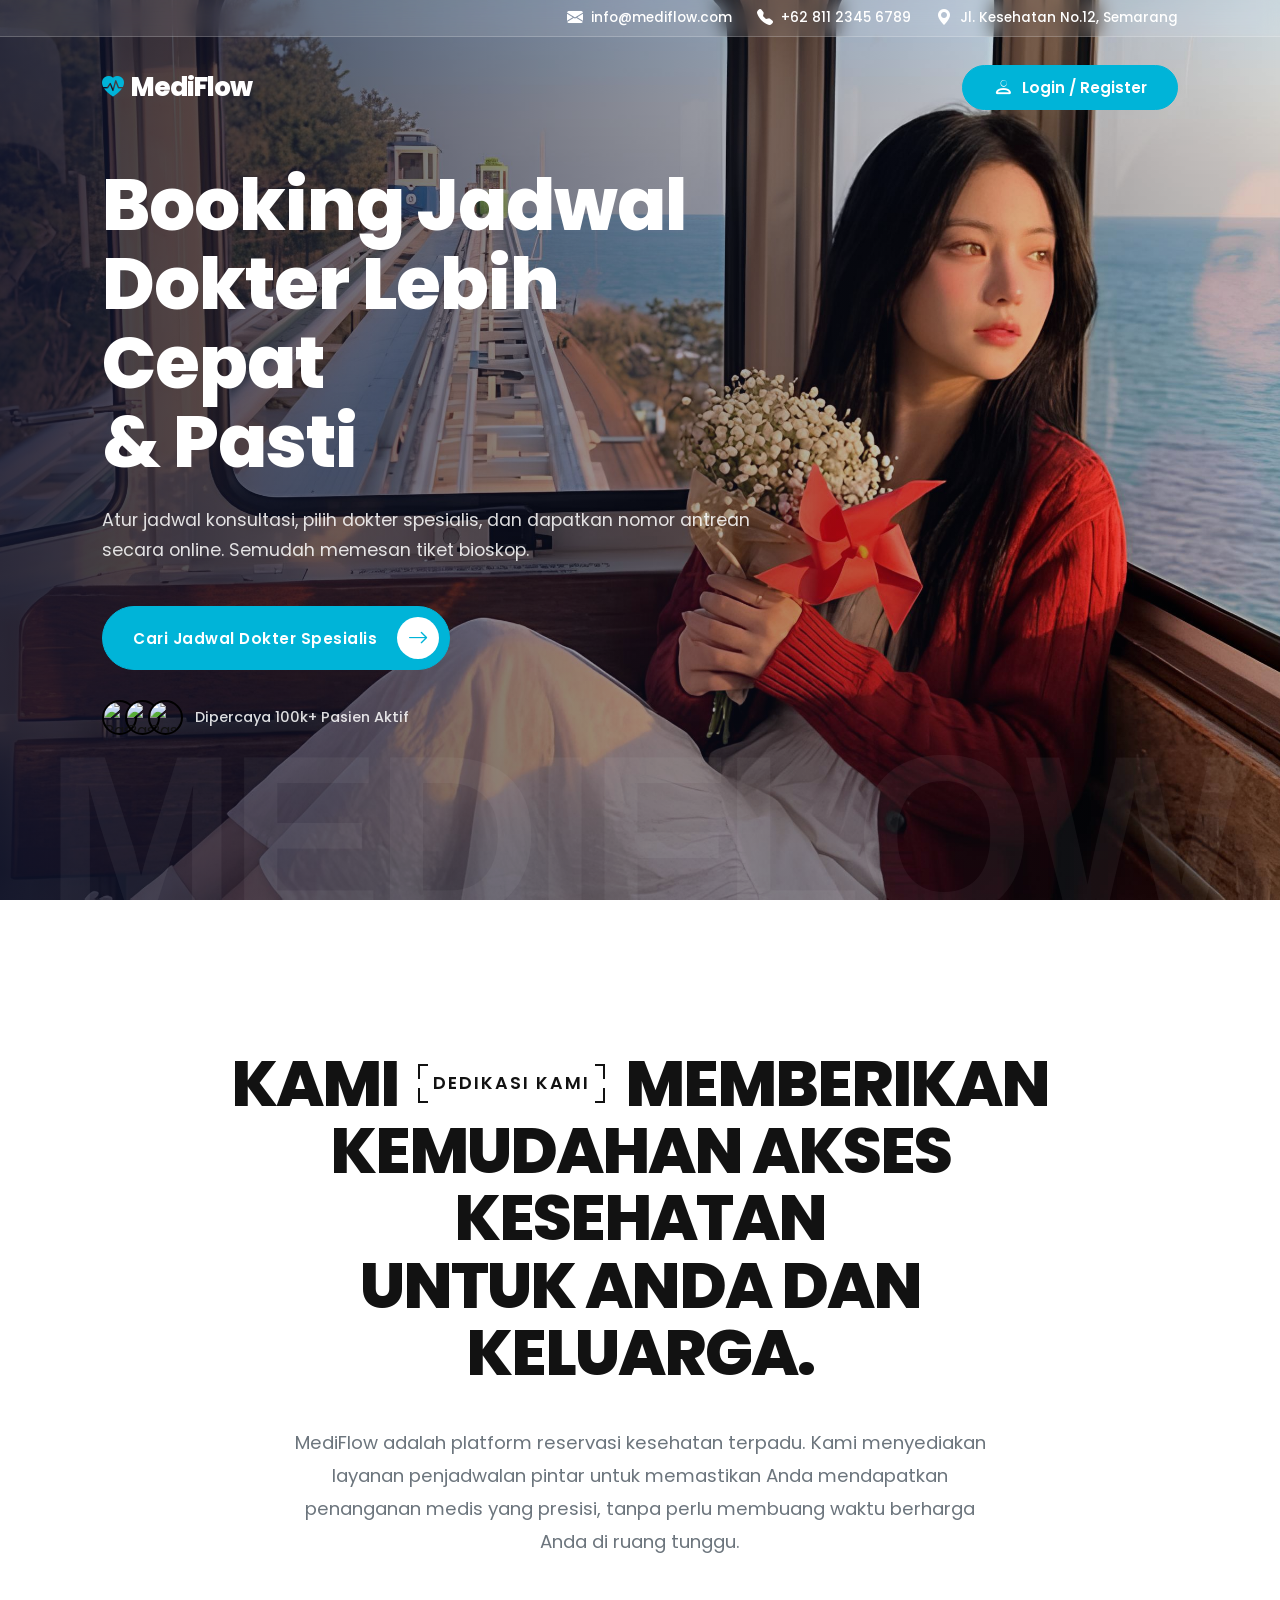
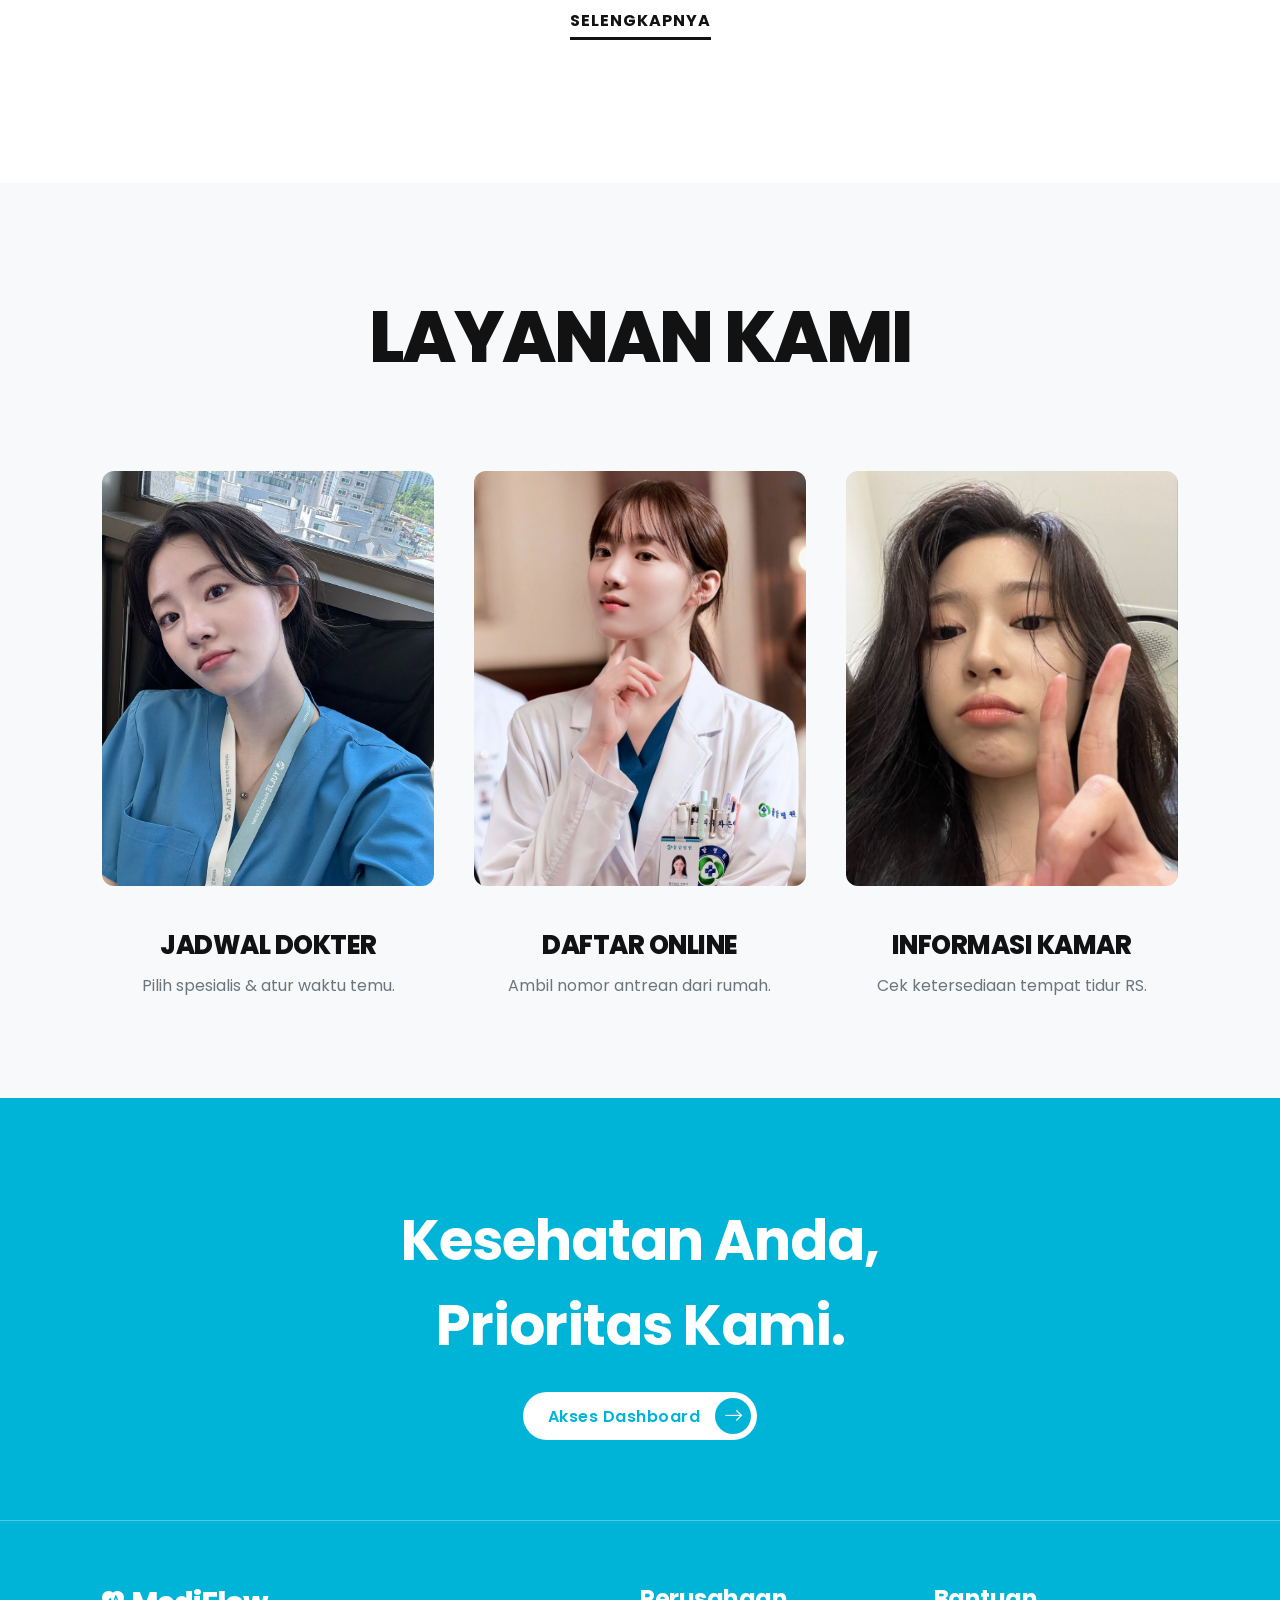
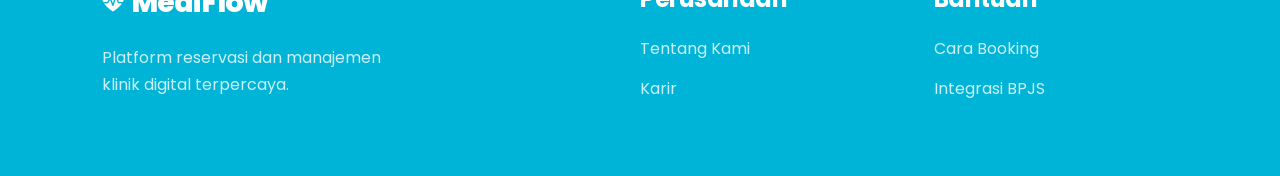
==== commit 6889a3f9: "Add files via upload" ====
--- a/projek sms 2 new/New folder/landing.pages.html
+++ b/projek sms 2 new/New folder/landing.pages.html
@@ -5,7 +5,7 @@
     <meta name="viewport" content="width=device-width, initial-scale=1.0">
     <title>MediFlow - Layanan Kesehatan Premium</title>
     
-    <link rel="stylesheet" href="pages.css">
+    <link rel="stylesheet" href="pages.css?v=6">
     
     <link href="https://fonts.googleapis.com/css2?family=Poppins:wght@400;500;600;700;800&display=swap" rel="stylesheet">
     <link href="https://fonts.googleapis.com/css2?family=Playfair+Display:wght@600;700;800&display=swap" rel="stylesheet">
@@ -13,12 +13,22 @@
 </head>
 <body>
 
+    <div class="top-bar">
+        <div class="top-bar-content">
+            <div class="tb-item"><i class="bi bi-envelope-fill"></i> info@mediflow.com</div>
+            <div class="tb-item"><i class="bi bi-telephone-fill"></i> +62 811 2345 6789</div>
+            <div class="tb-item"><i class="bi bi-geo-alt-fill"></i> Jl. Kesehatan No.12, Semarang</div>
+        </div>
+    </div>
+
     <nav class="navbar-modern">
         <div class="logo">
             <i class="bi bi-heart-pulse-fill icon-med"></i> MediFlow
         </div>
         <div class="nav-actions">
-            <a href="./login/index.html" id="navAuthBtn" class="btn-login-outline">Login / Register</a>
+            <a href="./login/index.html" id="navAuthBtn" class="btn-login-outline">
+                <i class="bi bi-person-circle" style="font-size: 1.2rem;"></i> Login / Register
+            </a>
         </div>
     </nav>
 
@@ -37,6 +47,15 @@
                     <h3>Cari Jadwal Dokter Spesialis</h3>
                 </div>
                 <div class="cta-btn-circle"><i class="bi bi-arrow-right"></i></div>
+            </div>
+
+            <div class="trust-badge">
+                <div class="avatars">
+                    <img src="../wallpaper/rs20.jpeg" alt="Pasien">
+                    <img src="../wallpaper/rs22.jpeg" alt="Pasien">
+                    <img src="../wallpaper/rs23.jpeg" alt="Pasien">
+                </div>
+                <span class="trust-text">Dipercaya 100k+ Pasien Aktif</span>
             </div>
         </div>
 
@@ -70,10 +89,12 @@
         <div class="lunaria-grid">
             <div class="lunaria-card reveal-up" style="transition-delay: 0.1s;" onclick="aksesLayanan('view-jadwal')">
                 <div class="l-img-wrapper">
-                    <img src="../wallpaper/rs4.jpg" alt="Jadwal Dokter">
-                    <div class="l-card-icon"><i class="bi bi-calendar-check"></i></div>
+                    <div class="img-mask">
+                        <img src="../wallpaper/rs4.jpg" alt="Jadwal Dokter">
+                    </div>
+                    <div class="l-card-icon"><i class="bi bi-calendar3"></i></div>
                 </div>
-                <div class="l-card-info">
+                <div class="l-card-info text-center">
                     <h3>JADWAL DOKTER</h3>
                     <span>Pilih spesialis & atur waktu temu.</span>
                 </div>
@@ -81,10 +102,12 @@
 
             <div class="lunaria-card reveal-up" style="transition-delay: 0.3s;" onclick="aksesLayanan('view-jadwal')">
                 <div class="l-img-wrapper">
-                    <img src="../wallpaper/rs1.jpg" alt="Daftar Online">
+                    <div class="img-mask">
+                        <img src="../wallpaper/rs1.jpg" alt="Daftar Online">
+                    </div>
                     <div class="l-card-icon"><i class="bi bi-laptop"></i></div>
                 </div>
-                <div class="l-card-info">
+                <div class="l-card-info text-center">
                     <h3>DAFTAR ONLINE</h3>
                     <span>Ambil nomor antrean dari rumah.</span>
                 </div>
@@ -92,10 +115,12 @@
 
             <div class="lunaria-card reveal-up" style="transition-delay: 0.5s;" onclick="aksesLayanan('view-kamar')">
                 <div class="l-img-wrapper">
-                    <img src="../wallpaper/rs19.jpg" alt="Kamar Rawat">
+                    <div class="img-mask">
+                        <img src="../wallpaper/rs19.jpg" alt="Kamar Rawat">
+                    </div>
                     <div class="l-card-icon"><i class="bi bi-hospital"></i></div>
                 </div>
-                <div class="l-card-info">
+                <div class="l-card-info text-center">
                     <h3>INFORMASI KAMAR</h3>
                     <span>Cek ketersediaan tempat tidur RS.</span>
                 </div>
@@ -103,18 +128,25 @@
         </div>
     </section>
 
-    <footer class="footer-hero" style="background-color: #121212;">
+    <footer class="footer-hero">
         <div class="footer-hero-content">
             <div class="fh-text reveal-up">
                 <h2>Kesehatan Anda,<br>Prioritas Kami.</h2>
-                <button class="btn-white mt-4" onclick="aksesLayanan('view-home')" style="border-radius: 50px; padding: 15px 30px; font-weight: 600;">Akses Dashboard <i class="bi bi-arrow-right"></i></button>
+                <div class="btn-footer-wrapper mt-4">
+                    <button class="btn-footer" onclick="aksesLayanan('view-home')">
+                        <span class="btn-footer-text">Akses Dashboard</span>
+                        <div class="btn-footer-icon-circle"><i class="bi bi-arrow-right"></i></div>
+                    </button>
+                </div>
             </div>
         </div>
         
         <div class="footer-bottom-links reveal-up">
             <div class="f-col">
-                <h4 style="font-size: 1.5rem; color: #fff;">MediFlow.</h4>
-                <p class="text-sm">Platform reservasi dan manajemen klinik digital.</p>
+                <div class="logo footer-logo">
+                    <i class="bi bi-heart-pulse-fill icon-med"></i> MediFlow
+                </div>
+                <p class="text-sm">Platform reservasi dan manajemen klinik digital terpercaya.</p>
             </div>
             <div class="f-col">
                 <h4>Perusahaan</h4>
@@ -129,6 +161,6 @@
         </div>
     </footer>
 
-    <script src="pages.js?v=2"></script>
+    <script src="pages.js?v=6"></script>
 </body>
 </html>
--- a/projek sms 2 new/New folder/pages.css
+++ b/projek sms 2 new/New folder/pages.css
@@ -18,7 +18,7 @@
 
 h1, h2, h3 { font-family: var(--font-sans); }
 
-/* UTILITY CLASSES & ANIMASI MUNCUL */
+/* UTILITY CLASSES */
 .text-cyan { color: var(--primary-cyan); }
 .text-center { text-align: center; }
 .mt-4 { margin-top: 1.5rem; }
@@ -33,14 +33,52 @@
     transform: translateY(0); 
 }
 
+/* =========================================================
+   TOP BAR KONTAK RUMAH SAKIT (TRANSPARAN BLUR)
+   ========================================================= */
+.top-bar {
+    background-color: rgba(255, 255, 255, 0.1); /* Background transparan */
+    backdrop-filter: blur(10px); /* Efek blur kaca */
+    -webkit-backdrop-filter: blur(10px);
+    border-bottom: 1px solid rgba(255, 255, 255, 0.2);
+    color: var(--white);
+    padding: 8px 8%;
+    font-size: 0.85rem;
+    font-weight: 500;
+    z-index: 101; 
+    position: absolute; /* Menimpa background landing page */
+    top: 0;
+    left: 0;
+    width: 100%;
+}
+
+.top-bar-content {
+    display: flex;
+    justify-content: flex-end; 
+    gap: 25px;
+}
+
+.tb-item {
+    display: flex;
+    align-items: center;
+    gap: 8px;
+}
+
+.tb-item i {
+    font-size: 1rem;
+}
+
 /* NAVBAR */
 .navbar-modern {
-    position: absolute; top: 0; left: 0; width: 100%; display: flex; justify-content: space-between; align-items: center; padding: 30px 8%; z-index: 100;
+    position: absolute; top: 45px; /* Diturunkan karena top-bar transparan menempati atas */
+    left: 0; width: 100%; display: flex; justify-content: space-between; align-items: center; padding: 20px 8%; z-index: 100;
 }
 .logo { font-size: 26px; font-weight: 800; font-family: var(--font-sans); color: var(--white); display: flex; align-items: center; gap: 8px; letter-spacing: -1px;}
 .icon-med { color: var(--primary-cyan); font-size: 22px; }
 
-/* TOMBOL LOGIN */
+/* =========================================================
+   TOMBOL LOGIN (DIPERBAIKI AGAR HOVER KEMBALI BLUR) 
+   ========================================================= */
 .btn-login-outline {
     background-color: var(--primary-cyan); 
     border: 1.5px solid var(--primary-cyan); 
@@ -51,12 +89,22 @@
     font-weight: 600; 
     font-size: 0.95rem; 
     transition: all 0.4s ease; 
-    display: flex; 
+    display: inline-flex; 
     align-items: center; 
-    gap: 8px; 
-}
+    justify-content: center; 
+    text-align: center;
+    gap: 10px; 
+}
+
+/* Memperbesar ukuran ikon profil di dalam tombol */
+.btn-login-outline::before {
+    content: "\F4E1"; 
+    font-family: bootstrap-icons;
+    font-size: 1.2rem;
+}
+
 .btn-login-outline:hover { 
-    background-color: rgba(255, 255, 255, 0.15); 
+    background-color: rgba(255, 255, 255, 0.15); /* Kembali ke transparan/blur */
     backdrop-filter: blur(10px); 
     -webkit-backdrop-filter: blur(10px);
     border-color: var(--white); 
@@ -85,28 +133,27 @@
 }
 .hero-content-booking { position: relative; z-index: 10; max-width: 650px; }
 
-/* ==============================================================
-   INI FONT HERO YANG SUDAH DIKEMBALIKAN SESUAI GAMBAR 2 (POPPINS)
-   ============================================================== */
 .hero-content-booking h1 { 
-    font-family: var(--font-sans); /* Kembali pakai Poppins yang tegas */
+    font-family: var(--font-sans); 
     font-size: 4.5rem; 
     color: var(--white); 
     line-height: 1.1; 
     margin-bottom: 25px; 
-    font-weight: 800; /* Tebal sesuai gambar 2 */
-    letter-spacing: -1px; /* Jarak pas, tidak menumpuk */
+    font-weight: 800; 
+    letter-spacing: -1px; 
 }
 .hero-content-booking p { 
     font-size: 1.1rem; color: rgba(255, 255, 255, 0.85); line-height: 1.7; margin-bottom: 40px; 
 }
 
-/* TOMBOL CTA JADWAL */
+/* =========================================================
+   TOMBOL CTA JADWAL DOKTER SPESIALIS & TRUST BADGE 
+   ========================================================= */
 .hero-cta-box {
     background: var(--primary-cyan); 
     border: 1px solid var(--primary-cyan);
     border-radius: 50px; 
-    padding: 8px 12px 8px 25px; 
+    padding: 10px 10px 10px 30px; 
     display: inline-flex; align-items: center; cursor: pointer; color: var(--white); 
     gap: 20px; transition: all 0.4s cubic-bezier(0.16, 1, 0.3, 1);
 }
@@ -117,15 +164,34 @@
     border-color: var(--white);
     transform: translateY(-3px);
 }
+
+.cta-text { display: flex; flex-direction: column; align-items: flex-start; text-align: left; }
 .cta-text h3 { font-size: 0.95rem; font-weight: 600; margin: 0; letter-spacing: 0.5px;}
+.cta-sub { font-size: 0.8rem; color: rgba(255,255,255,0.9); margin-top: 3px; font-weight: 400; }
+
 .cta-btn-circle { 
-    width: 40px; height: 40px; background: var(--white); color: var(--primary-cyan); 
+    width: 42px; height: 42px; background: var(--white); color: var(--primary-cyan); 
     border-radius: 50%; display: flex; justify-content: center; align-items: center; 
-    font-size: 1.2rem; transition: all 0.3s ease;
-}
-.hero-cta-box:hover .cta-btn-circle { transform: translateX(3px); }
-
-
+    font-size: 1.3rem; transition: transform 0.3s ease;
+}
+.hero-cta-box:hover .cta-btn-circle i { transform: translateX(3px); transition: transform 0.3s ease;}
+
+/* TRUST BADGE ICON PROFIL */
+.trust-badge { display: flex; align-items: center; gap: 12px; margin-top: 30px; }
+.avatars { display: flex; }
+.avatars img {
+    width: 35px; height: 35px; border-radius: 50%; border: 2px solid #000;
+    margin-left: -12px; object-fit: cover;
+}
+.avatars img:first-child { margin-left: 0; }
+.trust-text { color: rgba(255, 255, 255, 0.85); font-size: 0.9rem; font-weight: 500; }
+
+.hero-bottom-text {
+    position: absolute; bottom: -4vw; left: 0; width: 100%; text-align: center;
+    font-size: 18vw; font-weight: 900; color: rgba(255, 255, 255, 0.05); 
+    line-height: 1; letter-spacing: -8px; z-index: 5; pointer-events: none;
+    font-family: var(--font-sans);
+}
 
 /* =========================================
    STATEMENT SECTION & BINGKAI L-SHAPED (U PUTUS)
@@ -138,87 +204,55 @@
 }
 .statement-content { max-width: 900px; }
 
-/* Teks animasi pakai Sans (Poppins) tebal */
 .statement-content h2 {
-    font-size: 4rem; 
-    color: var(--dark-grey);
-    line-height: 1.05;
-    margin-bottom: 40px;
-    letter-spacing: -2px; 
-    font-weight: 800; 
-    font-family: var(--font-sans);
+    font-size: 4rem; color: var(--dark-grey); line-height: 1.05; margin-bottom: 40px;
+    letter-spacing: -2px; font-weight: 800; font-family: var(--font-sans);
 }
 
 /* ANIMASI TERBELAH DENGAN BINGKAI L (U Putus) */
-.split-line {
-    display: inline-flex;
-    align-items: center;
-    justify-content: center;
-}
+.split-line { display: inline-flex; align-items: center; justify-content: center; }
 
 .text-center-hidden {
-    display: inline-block;
-    max-width: 0; 
-    opacity: 0;
-    overflow: hidden;
-    font-size: 1.1rem; 
-    font-weight: 600;
-    letter-spacing: 2px;
-    white-space: nowrap;
-    margin: 0;
-    vertical-align: middle;
-    font-family: var(--font-sans); 
-    
-    /* Kecepatan Super Lambat 4 Detik */
-    transition: max-width 4s cubic-bezier(0.16, 1, 0.3, 1), 
-                opacity 3s ease-in-out, 
-                margin 4s cubic-bezier(0.16, 1, 0.3, 1);
-    
-    position: relative; 
-    padding: 10px 15px; 
-    color: var(--dark-grey); 
-}
-
-/* Bingkai Kiri (TL & BL) */
+    display: inline-block; max-width: 0; opacity: 0; overflow: hidden; font-size: 1.1rem; 
+    font-weight: 600; letter-spacing: 2px; white-space: nowrap; margin: 0; vertical-align: middle; font-family: var(--font-sans); 
+    transition: max-width 4s cubic-bezier(0.16, 1, 0.3, 1), opacity 3s ease-in-out, margin 4s cubic-bezier(0.16, 1, 0.3, 1);
+    position: relative; padding: 10px 15px; color: var(--dark-grey); 
+}
+
+/* Bingkai Kiri */
 .text-center-hidden::before {
-    content: ""; position: absolute;
-    top: 0; bottom: 0; left: 0; width: 15px; 
+    content: ""; position: absolute; top: 0; bottom: 0; left: 0; width: 15px; 
     background-image: linear-gradient(currentColor, currentColor), linear-gradient(currentColor, currentColor),
                       linear-gradient(currentColor, currentColor), linear-gradient(currentColor, currentColor);
-    background-size: 10px 2px, 2px 15px, 10px 2px, 2px 15px; 
-    background-position: left top, left top, left bottom, left bottom; 
-    background-repeat: no-repeat;
-}
-
-/* Bingkai Kanan (TR & BR) */
+    background-size: 10px 2px, 2px 15px, 10px 2px, 2px 15px; background-position: left top, left top, left bottom, left bottom; background-repeat: no-repeat;
+}
+/* Bingkai Kanan */
 .text-center-hidden::after {
-    content: ""; position: absolute;
-    top: 0; bottom: 0; right: 0; width: 15px;
+    content: ""; position: absolute; top: 0; bottom: 0; right: 0; width: 15px;
     background-image: linear-gradient(currentColor, currentColor), linear-gradient(currentColor, currentColor),
                       linear-gradient(currentColor, currentColor), linear-gradient(currentColor, currentColor);
-    background-size: 10px 2px, 2px 15px, 10px 2px, 2px 15px; 
-    background-position: right top, right top, right bottom, right bottom; 
-    background-repeat: no-repeat;
-}
-
-/* Lebar animasi saat terbuka */
-.reveal-up.active .text-center-hidden {
-    max-width: 350px; 
-    opacity: 1;
-    margin: 0 20px; 
-}
-
-.statement-content p {
-    font-size: 1.15rem; color: var(--text-muted); line-height: 1.8; margin-bottom: 50px;
-    max-width: 700px; margin-inline: auto;
-}
-.read-more-link {
-    font-size: 1rem; font-weight: 700; color: var(--dark-grey); text-decoration: none;
-    border-bottom: 3px solid var(--dark-grey); padding-bottom: 5px; transition: 0.3s;
-    text-transform: uppercase; letter-spacing: 1px;
-}
-.read-more-link:hover { color: var(--primary-cyan); border-color: var(--primary-cyan); }
-
+    background-size: 10px 2px, 2px 15px, 10px 2px, 2px 15px; background-position: right top, right top, right bottom, right bottom; background-repeat: no-repeat;
+}
+
+.reveal-up.active .text-center-hidden { max-width: 350px; opacity: 1; margin: 0 20px; }
+.statement-content p { font-size: 1.15rem; color: var(--text-muted); line-height: 1.8; margin-bottom: 50px; max-width: 700px; margin-inline: auto; }
+.read-more-link { 
+    font-size: 1rem; 
+    font-weight: 700; 
+    color: var(--dark-grey); 
+    text-decoration: none; 
+    border-bottom: 3px solid var(--dark-grey); 
+    padding-bottom: 5px; 
+    transition: all 0.2s ease; /* Transisi diperhalus */
+    text-transform: uppercase; 
+    letter-spacing: 1px; 
+}
+
+.read-more-link:hover { 
+    color: var(--primary-cyan); 
+    border-color: var(--primary-cyan); 
+    transition-delay: 0s !important; /* INI KUNCINYA: Memaksa delay hilang saat kursor mendekat */
+}
 /* =========================================
    LAYANAN KAMI 
    ========================================= */
@@ -227,58 +261,104 @@
     background-color: var(--light-grey);
 }
 
-.lunaria-header h2 {
-    font-size: 4.5rem;
-    font-weight: 800;
-    text-align: center;
-    margin-bottom: 80px;
-    letter-spacing: -2px;
-}
-
+.lunaria-header h2 { font-size: 4.5rem; font-weight: 800; text-align: center; margin-bottom: 80px; letter-spacing: -2px; }
 .lunaria-grid { display: grid; grid-template-columns: repeat(3, 1fr); gap: 40px; }
 .lunaria-card { cursor: pointer; }
-.l-img-wrapper {
-    position: relative; width: 100%; aspect-ratio: 4/5; 
-    overflow: hidden; border-radius: 10px; margin-bottom: 25px;
-}
-.l-img-wrapper img {
-    width: 100%; height: 100%; object-fit: cover;
-    transition: transform 1.2s cubic-bezier(0.16, 1, 0.3, 1);
-}
-.lunaria-card:hover .l-img-wrapper img { transform: scale(1.08); }
+
+/* INI YANG MENGATUR OVERLAP NYA */
+.l-img-wrapper { position: relative; width: 100%; aspect-ratio: 4/5; margin-bottom: 40px; }
+.img-mask { width: 100%; height: 100%; overflow: hidden; border-radius: 12px; }
+.img-mask img { width: 100%; height: 100%; object-fit: cover; transition: transform 1.2s cubic-bezier(0.16, 1, 0.3, 1); }
+.lunaria-card:hover .img-mask img { transform: scale(1.08); }
 
 .l-card-icon {
-    position: absolute; bottom: 20px; right: 20px;
-    width: 45px; height: 45px;
-    background-color: rgba(255,255,255,0.9); border-radius: 50%;
-    display: flex; justify-content: center; align-items: center;
-    font-size: 1.4rem; color: var(--dark-grey);
-    opacity: 0; transform: translateY(20px);
-    transition: all 0.4s cubic-bezier(0.16, 1, 0.3, 1);
-}
-.lunaria-card:hover .l-card-icon { opacity: 1; transform: translateY(0); }
-
-.l-card-info h3 { font-size: 1.6rem; font-weight: 800; margin-bottom: 5px; transition: color 0.3s; letter-spacing: -0.5px;}
-.l-card-info span { font-size: 1rem; color: var(--text-muted); }
+    position: absolute; bottom: 0; left: 50%; transform: translate(-50%, 100%); 
+    width: 55px; height: 55px; background-color: var(--primary-cyan); border-radius: 50%;
+    display: flex; justify-content: center; align-items: center; font-size: 1.4rem; color: var(--white); opacity: 0;
+    transition: all 0.5s cubic-bezier(0.16, 1, 0.3, 1); box-shadow: 0 10px 20px rgba(0, 180, 216, 0.4); 
+}
+.lunaria-card:hover .l-card-icon { opacity: 1; transform: translate(-50%, 50%); }
+
+/* =========================================================
+   TEKS KARTU LAYANAN RATA TENGAH (CENTERED)
+   ========================================================= */
+.l-card-info {
+    text-align: center; /* Memaksa teks rata tengah */
+    display: flex;
+    flex-direction: column;
+    align-items: center; 
+}
+.l-card-info h3 { font-size: 1.6rem; font-weight: 800; margin-bottom: 8px; transition: color 0.3s; letter-spacing: -0.5px; text-align: center;}
+.l-card-info span { font-size: 1rem; color: var(--text-muted); display: block; text-align: center;}
 .lunaria-card:hover .l-card-info h3 { color: var(--primary-cyan); }
 
-/* FOOTER MINIMALIS */
-.footer-hero { background: var(--dark-grey); color: var(--white); padding-top: 100px;}
-.footer-hero-content { display: flex; justify-content: center; text-align: center; padding: 0 8% 80px; border-bottom: 1px solid rgba(255,255,255,0.1);}
-.footer-hero-content h2 { 
-    font-family: var(--font-serif); 
-    font-size: 3.5rem; 
-    font-weight: 700; 
-    letter-spacing: -1px;
-}
-.btn-white { background: var(--white); border: none; color: var(--dark-grey); cursor: pointer; transition: 0.3s;}
-.btn-white:hover { background: var(--primary-cyan); color: var(--white); }
+
+/* =========================================
+   FOOTER BARU (BACKGROUND CYAN)
+   ========================================= */
+.footer-hero { 
+    background: var(--primary-cyan); /* DIKEMBALIKAN KE CYAN SESUAI PERMINTAAN */
+    color: var(--white); 
+    padding-top: 100px; 
+}
+.footer-hero-content { display: flex; justify-content: center; text-align: center; padding: 0 8% 80px; border-bottom: 1px solid rgba(255,255,255,0.3); }
+.footer-hero-content h2 { font-family: var(--font-sans); font-size: 3.5rem; font-weight: 700; letter-spacing: -1px; }
+
+/* =========================================================
+   PERBAIKAN TOMBOL AKSES DASHBOARD (BACKGROUND PUTIH, TEXT CYAN)
+   ========================================================= */
+.btn-footer-wrapper { display: inline-block; }
+
+.btn-footer { 
+    background-color: var(--white); /* Background Putih */
+    border: none; border-radius: 50px; 
+    padding: 6px 6px 6px 25px; 
+    display: inline-flex; align-items: center; cursor: pointer; 
+    gap: 15px; 
+    transition: transform 0.3s ease, box-shadow 0.3s ease; 
+}
+.btn-footer:hover { transform: translateY(-5px); box-shadow: 0 10px 25px rgba(0,0,0,0.15); }
+
+.btn-footer-text { 
+    font-size: 1rem; 
+    font-weight: 600; 
+    letter-spacing: 0.5px; 
+    color: var(--primary-cyan); /* Teks Cyan */
+    font-family: var(--font-sans); 
+}
+
+/* Lingkaran cyan yang berisi ikon panah putih */
+.btn-footer-icon-circle { 
+    width: 36px; height: 36px; 
+    background: var(--primary-cyan); /* Lingkaran Cyan */
+    color: var(--white); /* Panah putih */
+    border-radius: 50%; 
+    display: flex; justify-content: center; align-items: center; 
+    font-size: 1.2rem; transition: transform 0.3s ease;
+}
+.btn-footer:hover .btn-footer-icon-circle i { transform: translateX(3px); transition: transform 0.3s ease;}
+
+/* =========================================================
+   KUSTOMISASI LOGO DI FOOTER (AGAR KONSTRAS)
+   ========================================================= */
+.f-col .footer-logo {
+    font-size: 1.8rem; /* Sedikit lebih besar dari h4 */
+    color: var(--white); /* Teks "MediFlow" jadi putih */
+    margin-bottom: 20px;
+    justify-content: flex-start; /* Ratakan kiri */
+    padding: 0;
+}
+
+/* Ikon hati di logo footer juga diatur agar konsisten tapi tetap konstruas */
+.f-col .footer-logo .icon-med {
+    color: var(--white); /* Gunakan biru yang lebih gelap agar popping */
+}
 
 .footer-bottom-links { display: grid; grid-template-columns: 2fr 1fr 1fr; gap: 50px; padding: 60px 8% 60px; }
-.f-col h4 { font-family: var(--font-serif); font-size: 1.5rem; margin-bottom: 20px; font-weight: 700; color: var(--white); letter-spacing: -0.5px;}
-.f-col a { display: block; color: rgba(255,255,255,0.6); text-decoration: none; margin-bottom: 15px; transition: 0.3s; font-size: 1rem;}
-.f-col a:hover { color: var(--primary-cyan); }
-.text-sm { font-size: 1rem; opacity: 0.6; line-height: 1.7; max-width: 300px;}
+.f-col h4 { font-family: var(--font-sans); font-size: 1.5rem; margin-bottom: 20px; font-weight: 700; color: var(--white); letter-spacing: -0.5px; }
+.f-col a { display: block; color: rgba(255,255,255,0.8); text-decoration: none; margin-bottom: 15px; transition: 0.3s; font-size: 1rem; }
+.f-col a:hover { color: var(--white); font-weight: 600; padding-left: 5px; }
+.text-sm { font-size: 1rem; opacity: 0.8; line-height: 1.7; max-width: 300px;}
 
 /* RESPONSIVE */
 @media (max-width: 992px) {
@@ -286,4 +366,8 @@
     .hero-content-booking h1, .statement-content h2, .lunaria-header h2 { font-size: 2.8rem; }
     .hero-bottom-text { font-size: 22vw; bottom: 0; }
     .footer-bottom-links { grid-template-columns: 1fr; text-align: center; }
+    
+    /* Sembunyikan top bar di layar kecil agar tidak memakan ruang */
+    .top-bar { display: none; }
+    .navbar-modern { top: 0; }
 }
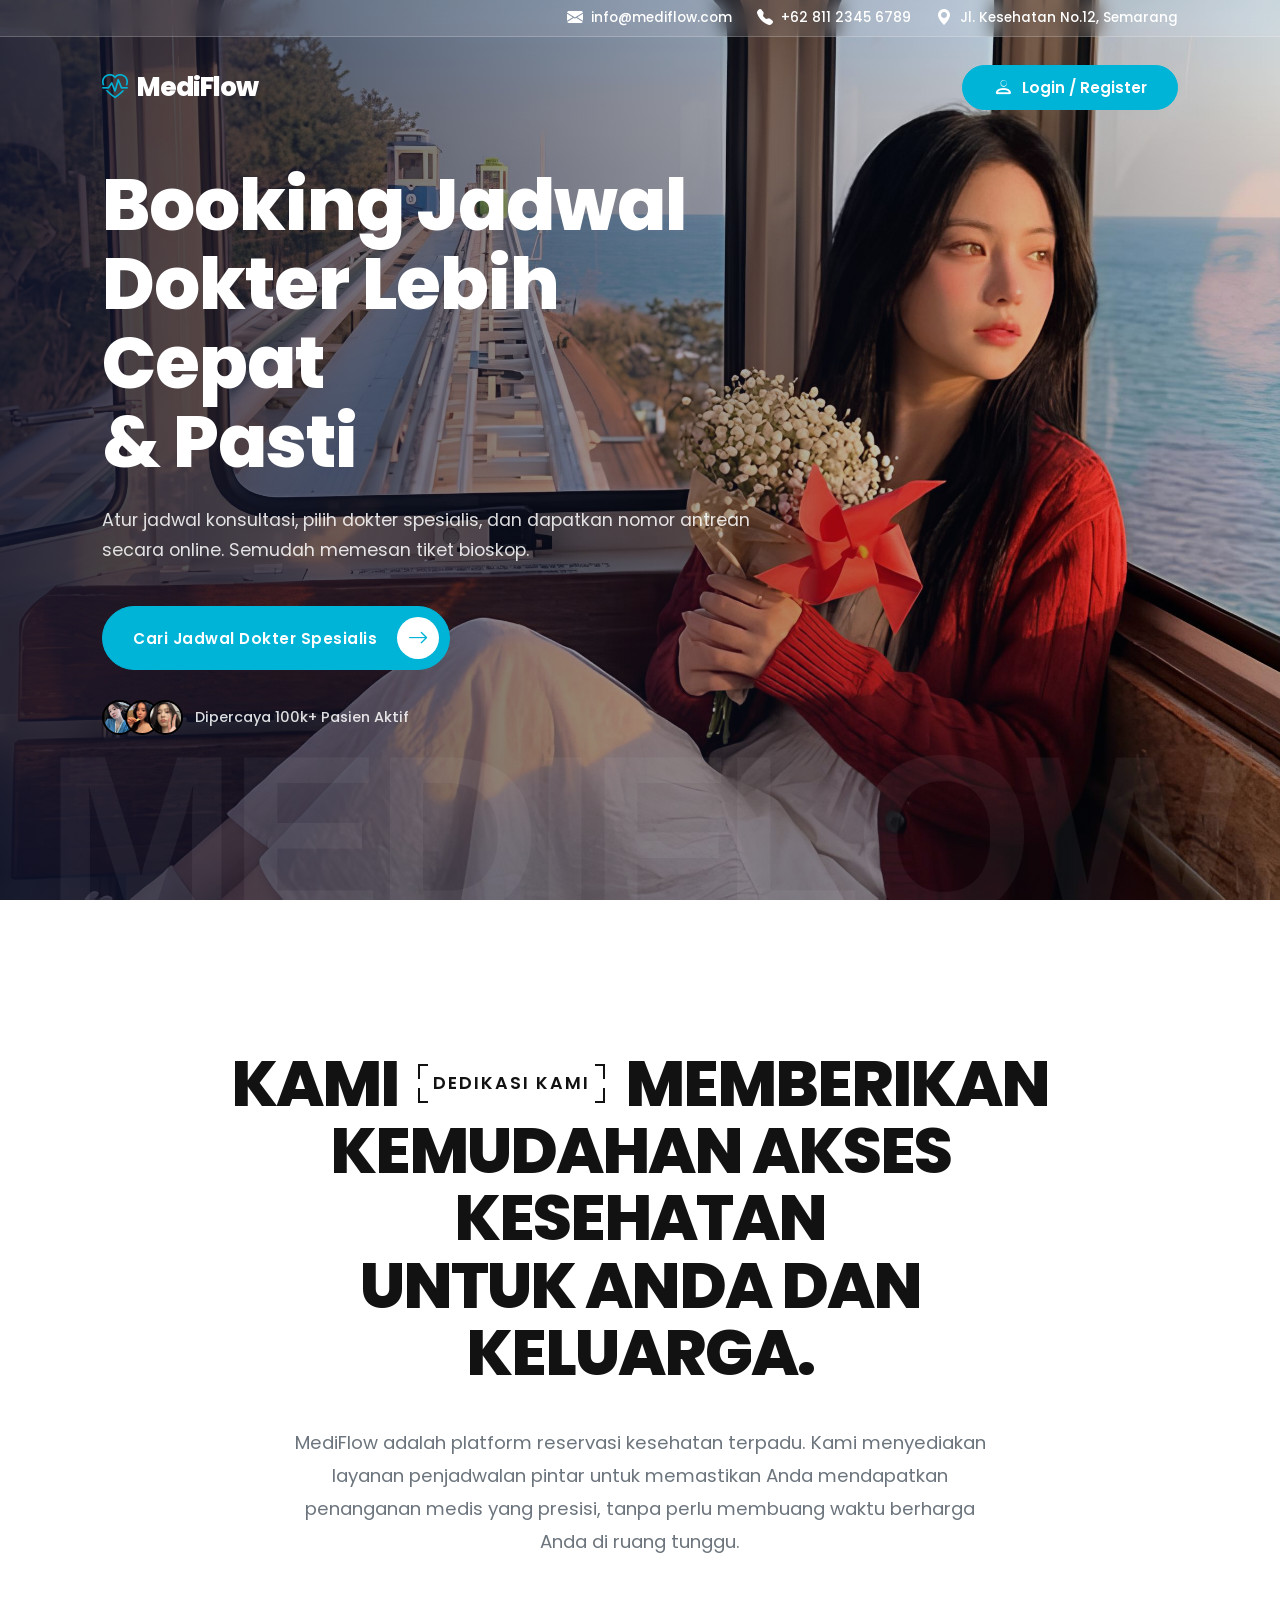
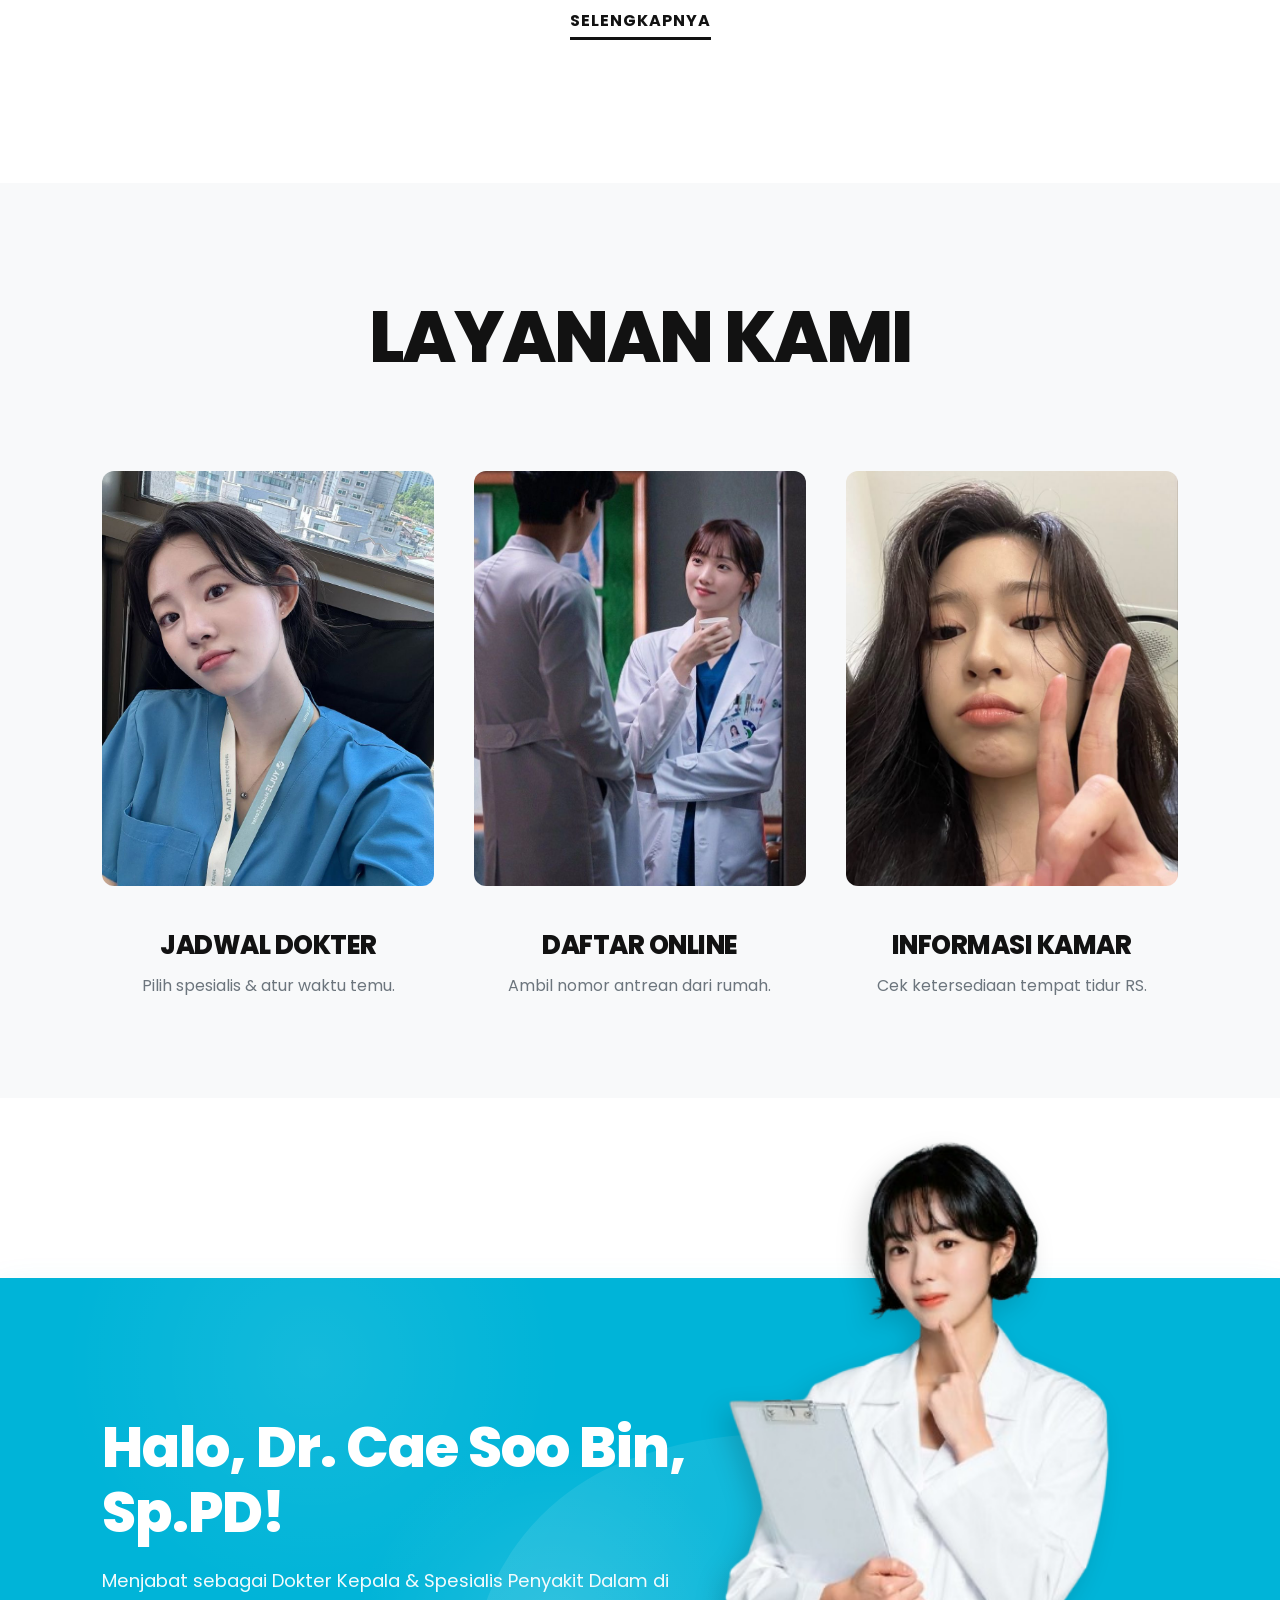
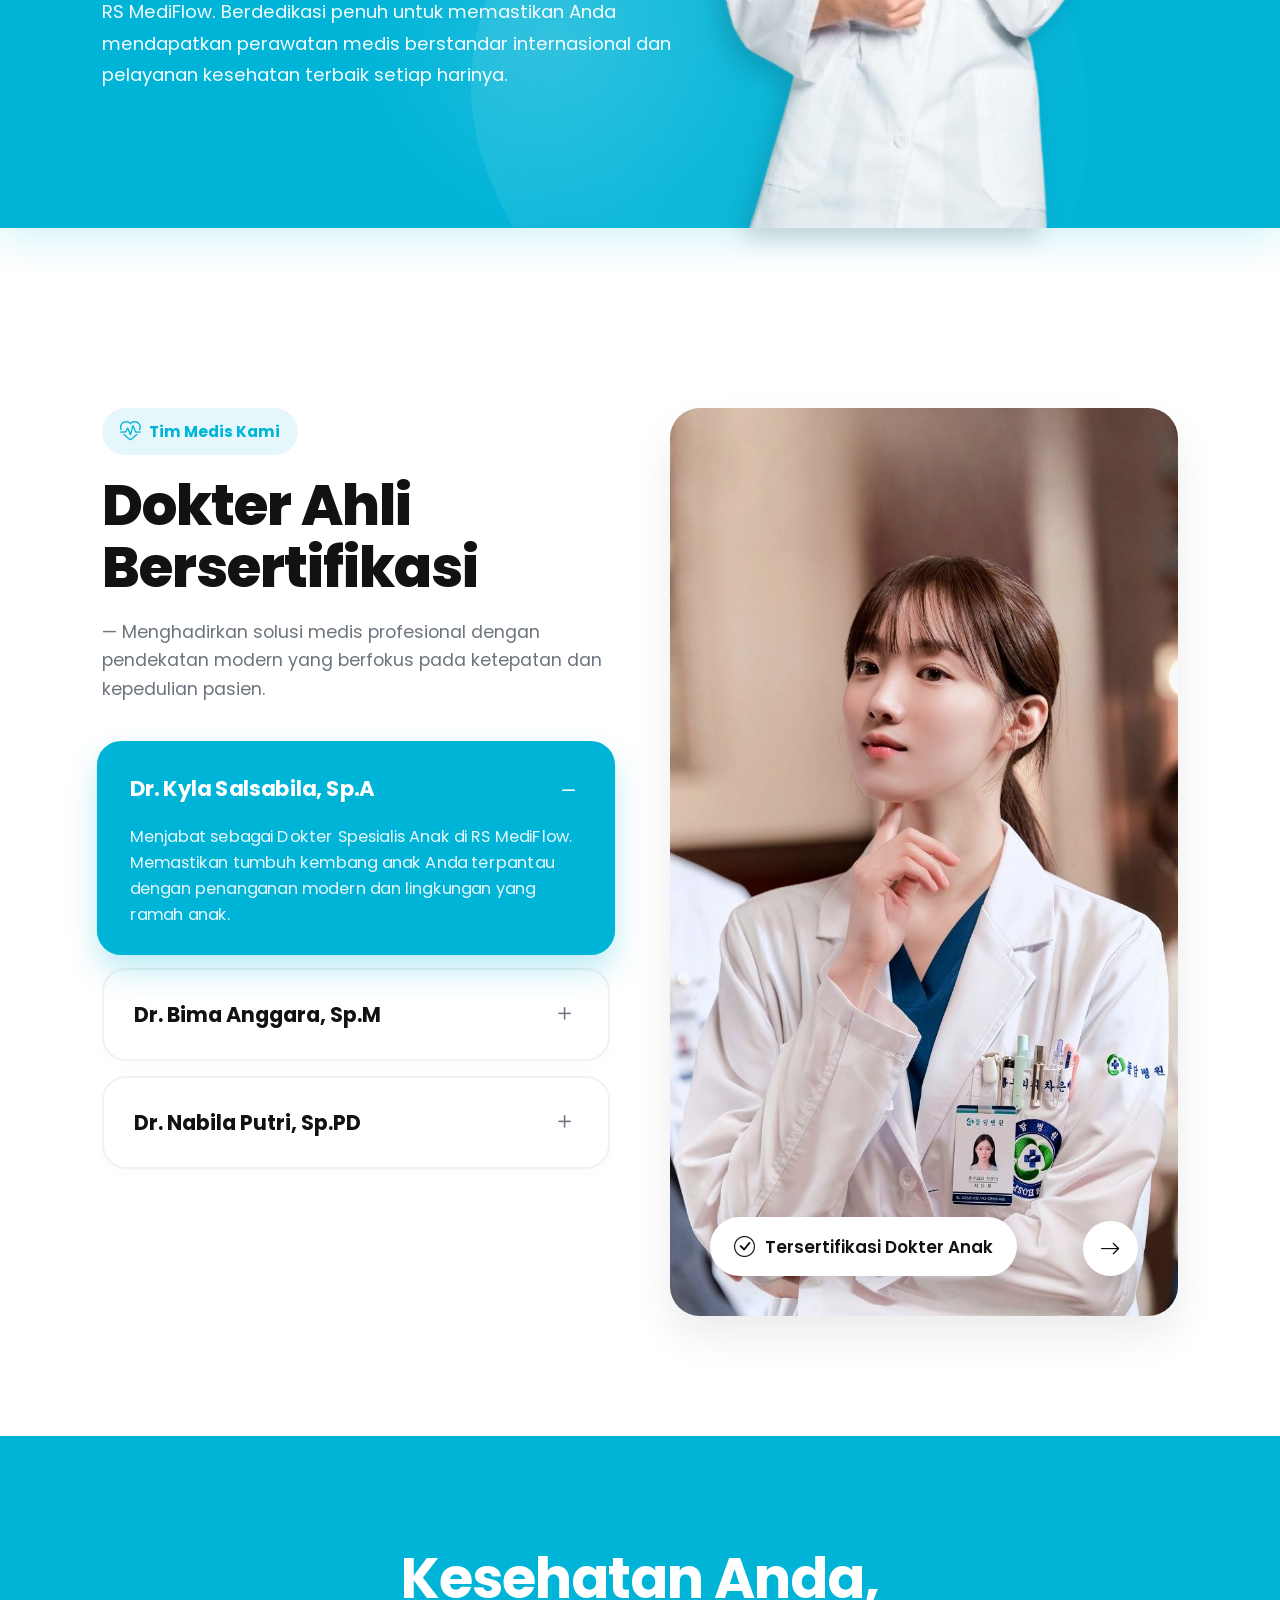
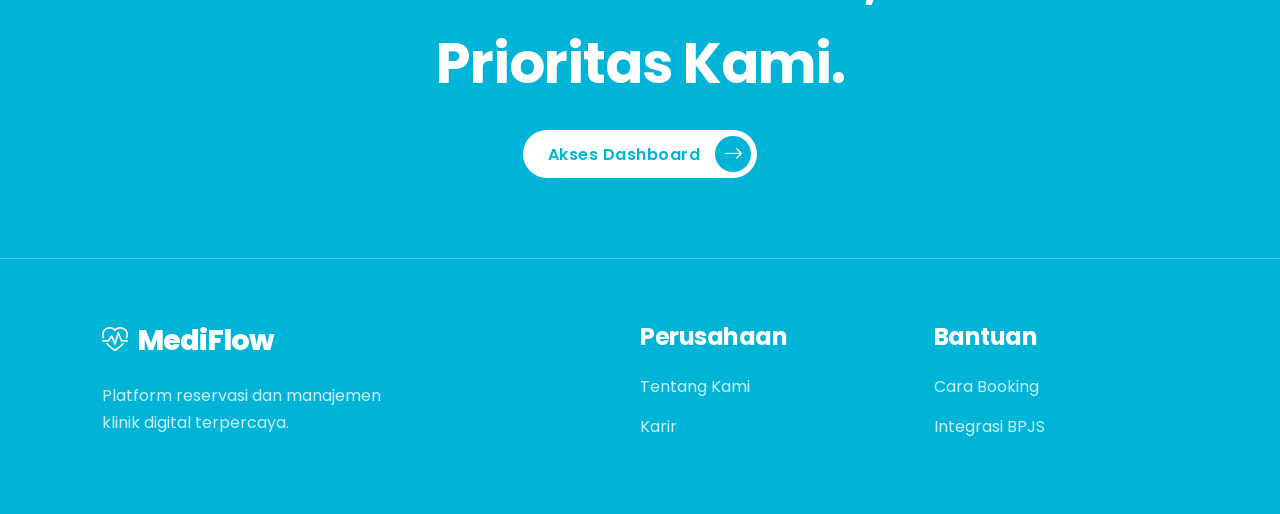
==== commit 814ae5a2: "Add files via upload" ====
--- a/projek sms 2 new/New folder/landing.pages.html
+++ b/projek sms 2 new/New folder/landing.pages.html
@@ -5,7 +5,7 @@
     <meta name="viewport" content="width=device-width, initial-scale=1.0">
     <title>MediFlow - Layanan Kesehatan Premium</title>
     
-    <link rel="stylesheet" href="pages.css?v=6">
+    <link rel="stylesheet" href="pages.css?v=12">
     
     <link href="https://fonts.googleapis.com/css2?family=Poppins:wght@400;500;600;700;800&display=swap" rel="stylesheet">
     <link href="https://fonts.googleapis.com/css2?family=Playfair+Display:wght@600;700;800&display=swap" rel="stylesheet">
@@ -23,7 +23,7 @@
 
     <nav class="navbar-modern">
         <div class="logo">
-            <i class="bi bi-heart-pulse-fill icon-med"></i> MediFlow
+            <i class="bi bi-heart-pulse icon-med"></i> MediFlow
         </div>
         <div class="nav-actions">
             <a href="./login/index.html" id="navAuthBtn" class="btn-login-outline">
@@ -51,9 +51,9 @@
 
             <div class="trust-badge">
                 <div class="avatars">
-                    <img src="../wallpaper/rs20.jpeg" alt="Pasien">
-                    <img src="../wallpaper/rs22.jpeg" alt="Pasien">
-                    <img src="../wallpaper/rs23.jpeg" alt="Pasien">
+                    <img src="../wallpaper/rs4.jpg" alt="Pasien">
+                    <img src="../wallpaper/rs18.jpg" alt="Pasien">
+                    <img src="../wallpaper/rs19.jpg" alt="Pasien">
                 </div>
                 <span class="trust-text">Dipercaya 100k+ Pasien Aktif</span>
             </div>
@@ -103,7 +103,7 @@
             <div class="lunaria-card reveal-up" style="transition-delay: 0.3s;" onclick="aksesLayanan('view-jadwal')">
                 <div class="l-img-wrapper">
                     <div class="img-mask">
-                        <img src="../wallpaper/rs1.jpg" alt="Daftar Online">
+                        <img src="../wallpaper/rs3.jpg" alt="Daftar Online">
                     </div>
                     <div class="l-card-icon"><i class="bi bi-laptop"></i></div>
                 </div>
@@ -125,6 +125,84 @@
                     <span>Cek ketersediaan tempat tidur RS.</span>
                 </div>
             </div>
+        </div>
+    </section>
+
+    <section id="dokter-unggulan" class="featured-doctor-section reveal-up">
+        <div class="welcome-banner">
+            <div class="banner-bg-decor">
+                <div class="decor-circle"></div>
+                <div class="decor-shape"></div>
+            </div>
+            
+            <div class="banner-text">
+                <h2 class="banner-doc-name">Halo, Dr. Cae Soo Bin, Sp.PD!</h2>
+                <p class="banner-doc-desc" style="margin-bottom: 0;">
+                    Menjabat sebagai Dokter Kepala & Spesialis Penyakit Dalam di RS MediFlow. 
+                    Berdedikasi penuh untuk memastikan Anda mendapatkan perawatan medis berstandar internasional dan pelayanan kesehatan terbaik setiap harinya.
+                </p>
+            </div>
+
+            <div class="hero-doctor-wrapper">
+                <div class="bubble-hallo">Siap Melayani Anda!</div>
+                <img src="../wallpaper/rs14.png" alt="Dr. Cae Soo Bin" class="wel-doctor-img">
+            </div>
+        </div>
+    </section>
+
+    <section id="dokter-profil" class="doctor-section">
+        <div class="doctor-container">
+            
+            <div class="doctor-info-col reveal-up">
+                <div class="section-badge"><i class="bi bi-heart-pulse"></i> Tim Medis Kami</div>
+                <h2>Dokter Ahli Bersertifikasi</h2>
+                <p class="doctor-subtitle">— Menghadirkan solusi medis profesional dengan pendekatan modern yang berfokus pada ketepatan dan kepedulian pasien.</p>
+
+                <div class="doctor-accordion">
+                    <div class="accordion-item active" data-img="../wallpaper/rs4.jpg" data-badge="Tersertifikasi Dokter Anak">
+                        <div class="accordion-header">
+                            <h4>Dr. Kyla Salsabila, Sp.A</h4>
+                            <i class="bi bi-dash"></i>
+                        </div>
+                        <div class="accordion-body">
+                            <p>Menjabat sebagai Dokter Spesialis Anak di RS MediFlow. Memastikan tumbuh kembang anak Anda terpantau dengan penanganan modern dan lingkungan yang ramah anak.</p>
+                        </div>
+                    </div>
+
+                    <div class="accordion-item" data-img="../wallpaper/rs18.jpg" data-badge="Tersertifikasi Spesialis Mata">
+                        <div class="accordion-header">
+                            <h4>Dr. Bima Anggara, Sp.M</h4>
+                            <i class="bi bi-plus"></i>
+                        </div>
+                        <div class="accordion-body">
+                            <p>Menjabat sebagai Dokter Spesialis Mata (Oftalmologi) di RS MediFlow. Berdedikasi memberikan perawatan optik terbaik untuk menjaga kesehatan dan ketajaman visual Anda.</p>
+                        </div>
+                    </div>
+
+                    <div class="accordion-item" data-img="../wallpaper/rs19.jpg" data-badge="Tersertifikasi Penyakit Dalam">
+                        <div class="accordion-header">
+                            <h4>Dr. Nabila Putri, Sp.PD</h4>
+                            <i class="bi bi-plus"></i>
+                        </div>
+                        <div class="accordion-body">
+                            <p>Menjabat sebagai Dokter Spesialis Penyakit Dalam di RS MediFlow. Fokus pada diagnosa presisi dan perawatan komprehensif bagi pasien dengan keluhan medis mendalam.</p>
+                        </div>
+                    </div>
+                </div>
+            </div>
+
+            <div class="doctor-image-col reveal-up" style="transition-delay: 0.3s;">
+                <div class="doc-img-wrapper">
+                    <img src="../wallpaper/rs1.jpg" alt="Profil Dokter" id="doc-display-img">
+                    <div class="doc-badge" id="doc-badge-text">
+                        <i class="bi bi-check-circle"></i> Tersertifikasi Dokter Anak
+                    </div>
+                    <button class="doc-action-btn" onclick="aksesLayanan('view-jadwal')">
+                        <i class="bi bi-arrow-right"></i>
+                    </button>
+                </div>
+            </div>
+
         </div>
     </section>
 
@@ -144,7 +222,7 @@
         <div class="footer-bottom-links reveal-up">
             <div class="f-col">
                 <div class="logo footer-logo">
-                    <i class="bi bi-heart-pulse-fill icon-med"></i> MediFlow
+                    <i class="bi bi-heart-pulse icon-med"></i> MediFlow
                 </div>
                 <p class="text-sm">Platform reservasi dan manajemen klinik digital terpercaya.</p>
             </div>
@@ -161,6 +239,6 @@
         </div>
     </footer>
 
-    <script src="pages.js?v=6"></script>
+    <script src="pages.js?v=11"></script>
 </body>
 </html>
--- a/projek sms 2 new/New folder/pages.css
+++ b/projek sms 2 new/New folder/pages.css
@@ -7,353 +7,254 @@
     --white: #FFFFFF;
     --text-muted: #6C757D;
     
-    /* Pemisahan Font Agar Tidak Tabrakan */
-    --font-serif: 'Playfair Display', serif; /* Font Mewah */
-    --font-sans: 'Poppins', sans-serif; /* Font Tegas/Bersih */
-}
-
-/* Default semuanya pakai font Sans (Poppins) agar bersih */
+    /* Pemisahan Font */
+    --font-serif: 'Playfair Display', serif; 
+    --font-sans: 'Poppins', sans-serif; 
+}
+
 * { margin: 0; padding: 0; box-sizing: border-box; font-family: var(--font-sans); }
 body { background-color: var(--white); color: var(--dark-grey); overflow-x: hidden; }
 
-h1, h2, h3 { font-family: var(--font-sans); }
-
-/* UTILITY CLASSES */
+h1, h2, h3, h4 { font-family: var(--font-sans); }
 .text-cyan { color: var(--primary-cyan); }
 .text-center { text-align: center; }
 .mt-4 { margin-top: 1.5rem; }
 
-.reveal-up { 
-    opacity: 0; 
-    transform: translateY(60px); 
-    transition: all 1.2s cubic-bezier(0.16, 1, 0.3, 1); 
-}
-.reveal-up.active { 
-    opacity: 1; 
-    transform: translateY(0); 
-}
-
-/* =========================================================
-   TOP BAR KONTAK RUMAH SAKIT (TRANSPARAN BLUR)
-   ========================================================= */
+.reveal-up { opacity: 0; transform: translateY(60px); transition: all 1.2s cubic-bezier(0.16, 1, 0.3, 1); }
+.reveal-up.active { opacity: 1; transform: translateY(0); }
+
+/* TOP BAR */
 .top-bar {
-    background-color: rgba(255, 255, 255, 0.1); /* Background transparan */
-    backdrop-filter: blur(10px); /* Efek blur kaca */
+    background-color: rgba(255, 255, 255, 0.1); 
+    backdrop-filter: blur(10px); 
     -webkit-backdrop-filter: blur(10px);
     border-bottom: 1px solid rgba(255, 255, 255, 0.2);
-    color: var(--white);
-    padding: 8px 8%;
-    font-size: 0.85rem;
-    font-weight: 500;
-    z-index: 101; 
-    position: absolute; /* Menimpa background landing page */
-    top: 0;
-    left: 0;
-    width: 100%;
-}
-
-.top-bar-content {
-    display: flex;
-    justify-content: flex-end; 
-    gap: 25px;
-}
-
-.tb-item {
-    display: flex;
-    align-items: center;
-    gap: 8px;
-}
-
-.tb-item i {
-    font-size: 1rem;
-}
+    color: var(--white); padding: 8px 8%; font-size: 0.85rem; font-weight: 500;
+    z-index: 101; position: absolute; top: 0; left: 0; width: 100%;
+}
+.top-bar-content { display: flex; justify-content: flex-end; gap: 25px; }
+.tb-item { display: flex; align-items: center; gap: 8px; }
+.tb-item i { font-size: 1rem; }
 
 /* NAVBAR */
 .navbar-modern {
-    position: absolute; top: 45px; /* Diturunkan karena top-bar transparan menempati atas */
-    left: 0; width: 100%; display: flex; justify-content: space-between; align-items: center; padding: 20px 8%; z-index: 100;
-}
-.logo { font-size: 26px; font-weight: 800; font-family: var(--font-sans); color: var(--white); display: flex; align-items: center; gap: 8px; letter-spacing: -1px;}
-.icon-med { color: var(--primary-cyan); font-size: 22px; }
-
-/* =========================================================
-   TOMBOL LOGIN (DIPERBAIKI AGAR HOVER KEMBALI BLUR) 
-   ========================================================= */
+    position: absolute; top: 45px; left: 0; width: 100%; 
+    display: flex; justify-content: space-between; align-items: center; padding: 20px 8%; z-index: 100;
+}
+.logo { font-size: 26px; font-weight: 800; font-family: var(--font-sans); color: var(--white); display: flex; align-items: center; gap: 10px; letter-spacing: -1px; }
+.logo i, .icon-med { color: var(--primary-cyan) !important; font-size: 26px; font-weight: normal !important; font-style: normal !important; line-height: 1; display: inline-block; }
+
+/* TOMBOL LOGIN */
 .btn-login-outline {
-    background-color: var(--primary-cyan); 
-    border: 1.5px solid var(--primary-cyan); 
-    color: var(--white); 
-    padding: 10px 30px; 
-    border-radius: 50px; 
-    text-decoration: none; 
-    font-weight: 600; 
-    font-size: 0.95rem; 
-    transition: all 0.4s ease; 
-    display: inline-flex; 
-    align-items: center; 
-    justify-content: center; 
-    text-align: center;
-    gap: 10px; 
-}
-
-/* Memperbesar ukuran ikon profil di dalam tombol */
-.btn-login-outline::before {
-    content: "\F4E1"; 
-    font-family: bootstrap-icons;
-    font-size: 1.2rem;
-}
-
+    background-color: var(--primary-cyan); border: 1.5px solid var(--primary-cyan); color: var(--white); 
+    padding: 10px 30px; border-radius: 50px; text-decoration: none; font-weight: 600; font-size: 0.95rem; 
+    transition: all 0.4s ease; display: inline-flex; align-items: center; justify-content: center; gap: 10px; 
+}
+.btn-login-outline::before { content: "\F4E1"; font-family: bootstrap-icons; font-size: 1.2rem; }
 .btn-login-outline:hover { 
-    background-color: rgba(255, 255, 255, 0.15); /* Kembali ke transparan/blur */
-    backdrop-filter: blur(10px); 
-    -webkit-backdrop-filter: blur(10px);
-    border-color: var(--white); 
-    color: var(--white); 
-    box-shadow: 0 8px 25px rgba(0, 0, 0, 0.1);
-    transform: translateY(-2px);
+    background-color: rgba(255, 255, 255, 0.15); backdrop-filter: blur(10px); -webkit-backdrop-filter: blur(10px);
+    border-color: var(--white); color: var(--white); box-shadow: 0 8px 25px rgba(0, 0, 0, 0.1); transform: translateY(-2px);
 }
 .btn-login-outline.logged-in { background-color: var(--primary-cyan); border-color: var(--primary-cyan); }
 .btn-profile-img { width: 30px; height: 30px; border-radius: 50%; background: var(--white); color: var(--primary-cyan); display: flex; align-items: center; justify-content: center; font-weight: bold; font-size: 14px; }
 
 /* HERO SECTION */
-.hero-booking {
-    position: relative; 
-    height: 100vh; 
-    background-color: #000; 
-    display: flex; align-items: center; 
-    padding: 0 8%;
-    overflow: hidden;
-}
+.hero-booking { position: relative; height: 100vh; background-color: #000; display: flex; align-items: center; padding: 0 8%; overflow: hidden; }
 .hero-bg-wrapper { position: absolute; top: 0; left: 0; width: 100%; height: 100%; z-index: 1; }
 .hero-bg-image { width: 100%; height: 100%; object-fit: cover; object-position: center; }
-.hero-fade-overlay {
-    position: absolute; top: 0; left: 0; width: 100%; height: 100%;
-    background: linear-gradient(to right, rgba(15, 20, 45, 0.85) 0%, rgba(15, 20, 45, 0.4) 50%, transparent 100%);
-    pointer-events: none; 
-}
+.hero-fade-overlay { position: absolute; top: 0; left: 0; width: 100%; height: 100%; background: linear-gradient(to right, rgba(15, 20, 45, 0.85) 0%, rgba(15, 20, 45, 0.4) 50%, transparent 100%); pointer-events: none; }
 .hero-content-booking { position: relative; z-index: 10; max-width: 650px; }
-
-.hero-content-booking h1 { 
-    font-family: var(--font-sans); 
-    font-size: 4.5rem; 
-    color: var(--white); 
-    line-height: 1.1; 
-    margin-bottom: 25px; 
-    font-weight: 800; 
-    letter-spacing: -1px; 
-}
-.hero-content-booking p { 
-    font-size: 1.1rem; color: rgba(255, 255, 255, 0.85); line-height: 1.7; margin-bottom: 40px; 
-}
-
-/* =========================================================
-   TOMBOL CTA JADWAL DOKTER SPESIALIS & TRUST BADGE 
-   ========================================================= */
-.hero-cta-box {
-    background: var(--primary-cyan); 
-    border: 1px solid var(--primary-cyan);
-    border-radius: 50px; 
-    padding: 10px 10px 10px 30px; 
-    display: inline-flex; align-items: center; cursor: pointer; color: var(--white); 
-    gap: 20px; transition: all 0.4s cubic-bezier(0.16, 1, 0.3, 1);
-}
-.hero-cta-box:hover { 
-    background: rgba(255, 255, 255, 0.2);
-    backdrop-filter: blur(10px);
-    -webkit-backdrop-filter: blur(10px);
-    border-color: var(--white);
-    transform: translateY(-3px);
-}
-
-.cta-text { display: flex; flex-direction: column; align-items: flex-start; text-align: left; }
+.hero-content-booking h1 { font-family: var(--font-sans); font-size: 4.5rem; color: var(--white); line-height: 1.1; margin-bottom: 25px; font-weight: 800; letter-spacing: -1px; }
+.hero-content-booking p { font-size: 1.1rem; color: rgba(255, 255, 255, 0.85); line-height: 1.7; margin-bottom: 40px; }
+
+/* CTA BUTTON HERO */
+.hero-cta-box { background: var(--primary-cyan); border: 1px solid var(--primary-cyan); border-radius: 50px; padding: 10px 10px 10px 30px; display: inline-flex; align-items: center; cursor: pointer; color: var(--white); gap: 20px; transition: all 0.4s cubic-bezier(0.16, 1, 0.3, 1); }
+.hero-cta-box:hover { background: rgba(255, 255, 255, 0.2); backdrop-filter: blur(10px); border-color: var(--white); transform: translateY(-3px); }
+.cta-text { display: flex; flex-direction: column; text-align: left; }
 .cta-text h3 { font-size: 0.95rem; font-weight: 600; margin: 0; letter-spacing: 0.5px;}
-.cta-sub { font-size: 0.8rem; color: rgba(255,255,255,0.9); margin-top: 3px; font-weight: 400; }
-
-.cta-btn-circle { 
-    width: 42px; height: 42px; background: var(--white); color: var(--primary-cyan); 
-    border-radius: 50%; display: flex; justify-content: center; align-items: center; 
-    font-size: 1.3rem; transition: transform 0.3s ease;
-}
-.hero-cta-box:hover .cta-btn-circle i { transform: translateX(3px); transition: transform 0.3s ease;}
-
-/* TRUST BADGE ICON PROFIL */
+.cta-btn-circle { width: 42px; height: 42px; background: var(--white); color: var(--primary-cyan); border-radius: 50%; display: flex; justify-content: center; align-items: center; font-size: 1.3rem; transition: transform 0.3s; }
+.hero-cta-box:hover .cta-btn-circle i { transform: translateX(3px); }
+
+/* TRUST BADGE */
 .trust-badge { display: flex; align-items: center; gap: 12px; margin-top: 30px; }
 .avatars { display: flex; }
-.avatars img {
-    width: 35px; height: 35px; border-radius: 50%; border: 2px solid #000;
-    margin-left: -12px; object-fit: cover;
-}
+.avatars img { width: 35px; height: 35px; border-radius: 50%; border: 2px solid #000; margin-left: -12px; object-fit: cover; }
 .avatars img:first-child { margin-left: 0; }
 .trust-text { color: rgba(255, 255, 255, 0.85); font-size: 0.9rem; font-weight: 500; }
-
-.hero-bottom-text {
-    position: absolute; bottom: -4vw; left: 0; width: 100%; text-align: center;
-    font-size: 18vw; font-weight: 900; color: rgba(255, 255, 255, 0.05); 
-    line-height: 1; letter-spacing: -8px; z-index: 5; pointer-events: none;
-    font-family: var(--font-sans);
-}
-
-/* =========================================
-   STATEMENT SECTION & BINGKAI L-SHAPED (U PUTUS)
-   ========================================= */
-.statement-section {
-    background-color: var(--white);
-    padding: 150px 8%;
-    display: flex; justify-content: center; align-items: center;
-    text-align: center;
-}
+.hero-bottom-text { position: absolute; bottom: -4vw; left: 0; width: 100%; text-align: center; font-size: 18vw; font-weight: 900; color: rgba(255, 255, 255, 0.05); line-height: 1; letter-spacing: -8px; z-index: 5; pointer-events: none; }
+
+/* STATEMENT SECTION */
+.statement-section { background-color: var(--white); padding: 150px 8%; display: flex; justify-content: center; align-items: center; text-align: center; }
 .statement-content { max-width: 900px; }
-
-.statement-content h2 {
-    font-size: 4rem; color: var(--dark-grey); line-height: 1.05; margin-bottom: 40px;
-    letter-spacing: -2px; font-weight: 800; font-family: var(--font-sans);
-}
-
-/* ANIMASI TERBELAH DENGAN BINGKAI L (U Putus) */
+.statement-content h2 { font-size: 4rem; color: var(--dark-grey); line-height: 1.05; margin-bottom: 40px; letter-spacing: -2px; font-weight: 800; }
 .split-line { display: inline-flex; align-items: center; justify-content: center; }
-
-.text-center-hidden {
-    display: inline-block; max-width: 0; opacity: 0; overflow: hidden; font-size: 1.1rem; 
-    font-weight: 600; letter-spacing: 2px; white-space: nowrap; margin: 0; vertical-align: middle; font-family: var(--font-sans); 
-    transition: max-width 4s cubic-bezier(0.16, 1, 0.3, 1), opacity 3s ease-in-out, margin 4s cubic-bezier(0.16, 1, 0.3, 1);
-    position: relative; padding: 10px 15px; color: var(--dark-grey); 
-}
-
-/* Bingkai Kiri */
-.text-center-hidden::before {
-    content: ""; position: absolute; top: 0; bottom: 0; left: 0; width: 15px; 
-    background-image: linear-gradient(currentColor, currentColor), linear-gradient(currentColor, currentColor),
-                      linear-gradient(currentColor, currentColor), linear-gradient(currentColor, currentColor);
-    background-size: 10px 2px, 2px 15px, 10px 2px, 2px 15px; background-position: left top, left top, left bottom, left bottom; background-repeat: no-repeat;
-}
-/* Bingkai Kanan */
-.text-center-hidden::after {
-    content: ""; position: absolute; top: 0; bottom: 0; right: 0; width: 15px;
-    background-image: linear-gradient(currentColor, currentColor), linear-gradient(currentColor, currentColor),
-                      linear-gradient(currentColor, currentColor), linear-gradient(currentColor, currentColor);
-    background-size: 10px 2px, 2px 15px, 10px 2px, 2px 15px; background-position: right top, right top, right bottom, right bottom; background-repeat: no-repeat;
-}
-
+.text-center-hidden { display: inline-block; max-width: 0; opacity: 0; overflow: hidden; font-size: 1.1rem; font-weight: 600; letter-spacing: 2px; white-space: nowrap; margin: 0; vertical-align: middle; transition: max-width 4s cubic-bezier(0.16, 1, 0.3, 1), opacity 3s ease, margin 4s cubic-bezier(0.16, 1, 0.3, 1); position: relative; padding: 10px 15px; color: var(--dark-grey); }
+.text-center-hidden::before, .text-center-hidden::after { content: ""; position: absolute; top: 0; bottom: 0; width: 15px; background-image: linear-gradient(currentColor, currentColor), linear-gradient(currentColor, currentColor), linear-gradient(currentColor, currentColor), linear-gradient(currentColor, currentColor); background-size: 10px 2px, 2px 15px, 10px 2px, 2px 15px; background-repeat: no-repeat; }
+.text-center-hidden::before { left: 0; background-position: left top, left top, left bottom, left bottom; }
+.text-center-hidden::after { right: 0; background-position: right top, right top, right bottom, right bottom; }
 .reveal-up.active .text-center-hidden { max-width: 350px; opacity: 1; margin: 0 20px; }
 .statement-content p { font-size: 1.15rem; color: var(--text-muted); line-height: 1.8; margin-bottom: 50px; max-width: 700px; margin-inline: auto; }
-.read-more-link { 
-    font-size: 1rem; 
-    font-weight: 700; 
-    color: var(--dark-grey); 
-    text-decoration: none; 
-    border-bottom: 3px solid var(--dark-grey); 
-    padding-bottom: 5px; 
-    transition: all 0.2s ease; /* Transisi diperhalus */
-    text-transform: uppercase; 
-    letter-spacing: 1px; 
-}
-
-.read-more-link:hover { 
-    color: var(--primary-cyan); 
-    border-color: var(--primary-cyan); 
-    transition-delay: 0s !important; /* INI KUNCINYA: Memaksa delay hilang saat kursor mendekat */
-}
-/* =========================================
-   LAYANAN KAMI 
-   ========================================= */
-.lunaria-services {
-    padding: 100px 8%;
-    background-color: var(--light-grey);
-}
-
+.read-more-link { font-size: 1rem; font-weight: 700; color: var(--dark-grey); text-decoration: none; border-bottom: 3px solid var(--dark-grey); padding-bottom: 5px; transition: all 0.2s ease; text-transform: uppercase; letter-spacing: 1px; }
+.read-more-link:hover { color: var(--primary-cyan); border-color: var(--primary-cyan); transition-delay: 0s !important; }
+
+/* LAYANAN KAMI */
+.lunaria-services { padding: 100px 8%; background-color: var(--light-grey); }
 .lunaria-header h2 { font-size: 4.5rem; font-weight: 800; text-align: center; margin-bottom: 80px; letter-spacing: -2px; }
 .lunaria-grid { display: grid; grid-template-columns: repeat(3, 1fr); gap: 40px; }
 .lunaria-card { cursor: pointer; }
-
-/* INI YANG MENGATUR OVERLAP NYA */
 .l-img-wrapper { position: relative; width: 100%; aspect-ratio: 4/5; margin-bottom: 40px; }
 .img-mask { width: 100%; height: 100%; overflow: hidden; border-radius: 12px; }
 .img-mask img { width: 100%; height: 100%; object-fit: cover; transition: transform 1.2s cubic-bezier(0.16, 1, 0.3, 1); }
 .lunaria-card:hover .img-mask img { transform: scale(1.08); }
-
-.l-card-icon {
-    position: absolute; bottom: 0; left: 50%; transform: translate(-50%, 100%); 
-    width: 55px; height: 55px; background-color: var(--primary-cyan); border-radius: 50%;
-    display: flex; justify-content: center; align-items: center; font-size: 1.4rem; color: var(--white); opacity: 0;
-    transition: all 0.5s cubic-bezier(0.16, 1, 0.3, 1); box-shadow: 0 10px 20px rgba(0, 180, 216, 0.4); 
-}
+.l-card-icon { position: absolute; bottom: 0; left: 50%; transform: translate(-50%, 100%); width: 55px; height: 55px; background-color: var(--primary-cyan); border-radius: 50%; display: flex; justify-content: center; align-items: center; font-size: 1.4rem; color: var(--white); opacity: 0; transition: all 0.5s; box-shadow: 0 10px 20px rgba(0, 180, 216, 0.4); }
 .lunaria-card:hover .l-card-icon { opacity: 1; transform: translate(-50%, 50%); }
+.l-card-info { text-align: center; display: flex; flex-direction: column; align-items: center; }
+.l-card-info h3 { font-size: 1.6rem; font-weight: 800; margin-bottom: 8px; transition: color 0.3s; letter-spacing: -0.5px; }
+.l-card-info span { font-size: 1rem; color: var(--text-muted); display: block; }
+.lunaria-card:hover .l-card-info h3 { color: var(--primary-cyan); }
+
 
 /* =========================================================
-   TEKS KARTU LAYANAN RATA TENGAH (CENTERED)
+   BANNER DOKTER UNGGULAN (DIPERBAIKI JARAK ATASNYA)
    ========================================================= */
-.l-card-info {
-    text-align: center; /* Memaksa teks rata tengah */
-    display: flex;
-    flex-direction: column;
+.featured-doctor-section { 
+    padding: 0; 
+    /* DITAMBAHKAN MARGIN ATAS (180px) AGAR KEPALA DOKTER TIDAK MENABRAK LAYOUT DI ATASNYA */
+    margin: 180px 0 100px 0; 
+    background-color: transparent; 
+    width: 100%;
+}
+
+.welcome-banner { 
+    background: var(--primary-cyan); 
+    border-radius: 0; 
+    padding: 80px 8%; 
+    color: var(--white); 
+    position: relative; 
+    display: flex; 
     align-items: center; 
-}
-.l-card-info h3 { font-size: 1.6rem; font-weight: 800; margin-bottom: 8px; transition: color 0.3s; letter-spacing: -0.5px; text-align: center;}
-.l-card-info span { font-size: 1rem; color: var(--text-muted); display: block; text-align: center;}
-.lunaria-card:hover .l-card-info h3 { color: var(--primary-cyan); }
-
-
-/* =========================================
-   FOOTER BARU (BACKGROUND CYAN)
-   ========================================= */
-.footer-hero { 
-    background: var(--primary-cyan); /* DIKEMBALIKAN KE CYAN SESUAI PERMINTAAN */
-    color: var(--white); 
-    padding-top: 100px; 
-}
+    box-shadow: 0px 15px 35px rgba(0, 180, 216, 0.15); 
+    min-height: 550px; 
+    overflow: visible; 
+    width: 100%;
+}
+
+.banner-bg-decor { position: absolute; top: 0; left: 0; width: 100%; height: 100%; overflow: hidden; z-index: 1; pointer-events: none; }
+.decor-shape { position: absolute; bottom: -35%; right: 15%; width: 600px; height: 600px; background: linear-gradient(135deg, rgba(255,255,255,0.1) 0%, rgba(255,255,255,0) 100%); border-radius: 40% 60% 50% 50% / 40% 50% 50% 60%; transform: rotate(-20deg); }
+.decor-shape::after { content: ''; position: absolute; top: -10%; left: -15%; width: 400px; height: 400px; background: radial-gradient(circle, rgba(255,255,255,0.12) 0%, rgba(255,255,255,0) 70%); border-radius: 50%; }
+.decor-circle { position: absolute; top: -30%; left: 5%; width: 500px; height: 500px; background: radial-gradient(circle, rgba(255,255,255,0.08) 0%, rgba(255,255,255,0) 70%); border-radius: 50%; }
+
+.banner-text { position: relative; z-index: 10; max-width: 55%; }
+.banner-doc-name { font-size: 3.5rem; font-weight: 800; margin-bottom: 20px; line-height: 1.15; letter-spacing: -1px; color: var(--white); }
+.banner-doc-desc { font-size: 1.15rem; line-height: 1.7; opacity: 0.95; font-weight: 400;}
+
+/* Animasi Kursor (Hover) pada Foto Dokter Diperbesar */
+.hero-doctor-wrapper { 
+    position: absolute; bottom: 0; right: 8%; width: 40%; max-width: 500px; 
+    height: auto; 
+    /* DITURUNKAN SEDIKIT (DARI 130% KE 115%) AGAR TERLIHAT PROPORSIONAL & TIDAK MENEMBUS KELEWATAN */
+    max-height: 115%; 
+    z-index: 20; cursor: pointer; display: flex; 
+    align-items: flex-end; justify-content: flex-end; opacity: 0; animation: fadeInOnly 0.6s ease forwards; overflow: visible; 
+}
+@keyframes fadeInOnly { from { opacity: 0; } to { opacity: 1; } }
+
+.wel-doctor-img { width: 100%; height: auto; max-width: 100%; object-fit: contain; object-position: bottom right; transform-origin: bottom center; transition: transform 0.4s cubic-bezier(0.175, 0.885, 0.32, 1.275), filter 0.4s ease; filter: drop-shadow(-8px 10px 12px rgba(0,0,0,0.15)); }
+.hero-doctor-wrapper:hover .wel-doctor-img { transform: scale(1.05); filter: drop-shadow(-12px 15px 18px rgba(0,0,0,0.25)); }
+
+/* Animasi Bubble saat Hover */
+.bubble-hallo { 
+    position: absolute; bottom: 75%; right: 80%; margin-right: 15px; background: var(--white); 
+    color: var(--primary-cyan); padding: 12px 24px; border-radius: 30px; font-weight: 800; 
+    font-size: 1.05rem; box-shadow: 0 8px 20px rgba(0, 180, 216, 0.3); white-space: nowrap; 
+    z-index: 25; pointer-events: none; opacity: 0; visibility: hidden; transform-origin: bottom right; 
+    transform: translateY(10px) scale(0.9) rotate(-2deg); transition: opacity 0.2s ease, visibility 0.2s ease, transform 0.2s ease; 
+}
+.bubble-hallo::after { content: ''; position: absolute; top: 50%; right: -10px; transform: translateY(-50%); width: 0; height: 0; border-style: solid; border-width: 10px 0 10px 12px; border-color: transparent transparent transparent var(--white); background: transparent; }
+.hero-doctor-wrapper:hover .bubble-hallo { opacity: 1; visibility: visible; transform: translateY(0) scale(1) rotate(0deg); transition: opacity 0.3s ease, visibility 0.3s ease, transform 0.5s cubic-bezier(0.175, 0.885, 0.32, 1.275); }
+
+
+/* =========================================================
+   PROFIL DOKTER (AKORDEON KIRI, GAMBAR KANAN)
+   ========================================================= */
+.doctor-section { background-color: var(--white); padding: 80px 8% 120px 8%; }
+.doctor-container { display: grid; grid-template-columns: 1fr 1fr; gap: 60px; align-items: stretch; }
+
+/* Badge Kecil "Tim Medis Kami" (Pure Cyan, Logo Garis Tepi) */
+.section-badge { 
+    display: inline-flex; align-items: center; gap: 8px; 
+    background: rgba(0, 180, 216, 0.1); color: var(--primary-cyan); 
+    padding: 8px 18px; border-radius: 50px; font-weight: 700; font-size: 0.95rem; margin-bottom: 20px;
+}
+.section-badge i { font-size: 1.3rem; color: var(--primary-cyan); font-weight: normal !important; }
+
+.doctor-info-col h2 { font-size: 3.5rem; font-weight: 800; line-height: 1.1; margin-bottom: 20px; letter-spacing: -1px; color: var(--dark-grey); }
+.doctor-subtitle { font-size: 1.1rem; color: var(--text-muted); margin-bottom: 40px; line-height: 1.6;}
+
+/* Akordeon Kiri */
+.doctor-accordion { display: flex; flex-direction: column; gap: 15px; }
+.accordion-item { 
+    background: var(--white); border: 2px solid #f1f1f1; border-radius: 24px; padding: 25px 30px; 
+    cursor: pointer; transition: all 0.4s ease; box-shadow: 0 4px 15px rgba(0,0,0,0.02); 
+}
+.accordion-header { display: flex; justify-content: space-between; align-items: center; }
+.accordion-header h4 { font-size: 1.3rem; font-weight: 700; margin: 0; transition: color 0.3s ease; color: var(--dark-grey); }
+.accordion-header i { font-size: 1.6rem; color: var(--text-muted); transition: transform 0.3s; }
+.accordion-body { max-height: 0; overflow: hidden; opacity: 0; transition: all 0.4s ease; margin-top: 0; }
+.accordion-body p { font-size: 1rem; line-height: 1.6; margin: 0; color: inherit; opacity: 0.9; }
+
+/* Akordeon Aktif (Pure Cyan Solid - Tanpa Gradasi) */
+.accordion-item.active { 
+    background: var(--primary-cyan); border-color: var(--primary-cyan); color: var(--white); 
+    box-shadow: 0 15px 30px rgba(0, 180, 216, 0.25); transform: scale(1.02); 
+}
+.accordion-item.active .accordion-header h4 { color: var(--white); }
+.accordion-item.active .accordion-header i { color: var(--white); transform: rotate(180deg); } 
+.accordion-item.active .accordion-body { max-height: 200px; opacity: 1; margin-top: 15px; }
+
+/* Gambar Dokter Kanan */
+.doctor-image-col { position: relative; width: 100%; height: 100%; min-height: 550px;}
+.doc-img-wrapper { 
+    width: 100%; height: 100%; position: relative; border-radius: 30px; 
+    overflow: hidden; box-shadow: 0 20px 40px rgba(0,0,0,0.08); 
+    background-color: var(--light-grey);
+}
+.doc-img-wrapper img { width: 100%; height: 100%; object-fit: cover; transition: opacity 0.4s ease; }
+
+/* Overlay Badge Putih */
+.doc-badge { 
+    position: absolute; bottom: 40px; left: 40px; background: var(--white); 
+    padding: 14px 24px; border-radius: 50px; display: flex; align-items: center; gap: 10px; 
+    font-weight: 600; font-size: 1.05rem; color: var(--dark-grey); 
+    box-shadow: 0 10px 25px rgba(0,0,0,0.15); z-index: 2; transition: all 0.3s; 
+}
+.doc-badge i { color: var(--dark-grey); font-size: 1.3rem; }
+
+/* Tombol Aksi Panah Lurus Kanan (Pojok Kanan Bawah) */
+.doc-action-btn { 
+    position: absolute; bottom: 40px; right: 40px; width: 55px; height: 55px; 
+    border-radius: 50%; background: var(--white); border: none; display: flex; 
+    justify-content: center; align-items: center; font-size: 1.3rem; cursor: pointer; 
+    box-shadow: 0 10px 25px rgba(0,0,0,0.15); z-index: 2; transition: all 0.3s ease; color: var(--dark-grey); 
+}
+/* Hover: Background jadi pure cyan, arah panah tetap stabil lurus ke kanan tanpa mutar */
+.doc-action-btn:hover { transform: scale(1.1) translateX(5px); background: var(--primary-cyan); color: var(--white); }
+
+
+/* FOOTER */
+.footer-hero { background: var(--primary-cyan); color: var(--white); padding-top: 100px; }
 .footer-hero-content { display: flex; justify-content: center; text-align: center; padding: 0 8% 80px; border-bottom: 1px solid rgba(255,255,255,0.3); }
 .footer-hero-content h2 { font-family: var(--font-sans); font-size: 3.5rem; font-weight: 700; letter-spacing: -1px; }
 
-/* =========================================================
-   PERBAIKAN TOMBOL AKSES DASHBOARD (BACKGROUND PUTIH, TEXT CYAN)
-   ========================================================= */
 .btn-footer-wrapper { display: inline-block; }
-
-.btn-footer { 
-    background-color: var(--white); /* Background Putih */
-    border: none; border-radius: 50px; 
-    padding: 6px 6px 6px 25px; 
-    display: inline-flex; align-items: center; cursor: pointer; 
-    gap: 15px; 
-    transition: transform 0.3s ease, box-shadow 0.3s ease; 
-}
+.btn-footer { background-color: var(--white); border: none; border-radius: 50px; padding: 6px 6px 6px 25px; display: inline-flex; align-items: center; cursor: pointer; gap: 15px; transition: transform 0.3s ease, box-shadow 0.3s ease; }
 .btn-footer:hover { transform: translateY(-5px); box-shadow: 0 10px 25px rgba(0,0,0,0.15); }
-
-.btn-footer-text { 
-    font-size: 1rem; 
-    font-weight: 600; 
-    letter-spacing: 0.5px; 
-    color: var(--primary-cyan); /* Teks Cyan */
-    font-family: var(--font-sans); 
-}
-
-/* Lingkaran cyan yang berisi ikon panah putih */
-.btn-footer-icon-circle { 
-    width: 36px; height: 36px; 
-    background: var(--primary-cyan); /* Lingkaran Cyan */
-    color: var(--white); /* Panah putih */
-    border-radius: 50%; 
-    display: flex; justify-content: center; align-items: center; 
-    font-size: 1.2rem; transition: transform 0.3s ease;
-}
-.btn-footer:hover .btn-footer-icon-circle i { transform: translateX(3px); transition: transform 0.3s ease;}
-
-/* =========================================================
-   KUSTOMISASI LOGO DI FOOTER (AGAR KONSTRAS)
-   ========================================================= */
-.f-col .footer-logo {
-    font-size: 1.8rem; /* Sedikit lebih besar dari h4 */
-    color: var(--white); /* Teks "MediFlow" jadi putih */
-    margin-bottom: 20px;
-    justify-content: flex-start; /* Ratakan kiri */
-    padding: 0;
-}
-
-/* Ikon hati di logo footer juga diatur agar konsisten tapi tetap konstruas */
-.f-col .footer-logo .icon-med {
-    color: var(--white); /* Gunakan biru yang lebih gelap agar popping */
-}
-
+.btn-footer-text { font-size: 1rem; font-weight: 600; letter-spacing: 0.5px; color: var(--primary-cyan); }
+.btn-footer-icon-circle { width: 36px; height: 36px; background: var(--primary-cyan); color: var(--white); border-radius: 50%; display: flex; justify-content: center; align-items: center; font-size: 1.2rem; transition: transform 0.3s; }
+.btn-footer:hover .btn-footer-icon-circle i { transform: translateX(3px); }
+
+.f-col .footer-logo { font-size: 1.8rem; color: var(--white); margin-bottom: 20px; display: flex; align-items: center; gap: 10px; justify-content: flex-start; padding: 0; }
+.f-col .footer-logo i { color: var(--white) !important; font-size: 26px; font-weight: normal !important; font-style: normal !important; display: inline-block; line-height: 1; }
 .footer-bottom-links { display: grid; grid-template-columns: 2fr 1fr 1fr; gap: 50px; padding: 60px 8% 60px; }
 .f-col h4 { font-family: var(--font-sans); font-size: 1.5rem; margin-bottom: 20px; font-weight: 700; color: var(--white); letter-spacing: -0.5px; }
 .f-col a { display: block; color: rgba(255,255,255,0.8); text-decoration: none; margin-bottom: 15px; transition: 0.3s; font-size: 1rem; }
@@ -363,11 +264,23 @@
 /* RESPONSIVE */
 @media (max-width: 992px) {
     .lunaria-grid { grid-template-columns: 1fr; }
-    .hero-content-booking h1, .statement-content h2, .lunaria-header h2 { font-size: 2.8rem; }
+    .hero-content-booking h1, .statement-content h2, .lunaria-header h2, .doctor-info-col h2 { font-size: 2.8rem; }
     .hero-bottom-text { font-size: 22vw; bottom: 0; }
     .footer-bottom-links { grid-template-columns: 1fr; text-align: center; }
-    
-    /* Sembunyikan top bar di layar kecil agar tidak memakan ruang */
     .top-bar { display: none; }
     .navbar-modern { top: 0; }
+    
+    /* Responsive Bagian Dokter */
+    .doctor-container { grid-template-columns: 1fr; gap: 40px; }
+    .doctor-image-col { min-height: 400px; }
+    .doc-badge { bottom: 20px; left: 20px; padding: 10px 20px; font-size: 0.9rem; }
+    .doc-action-btn { bottom: 20px; right: 20px; width: 45px; height: 45px; }
+    
+    /* Responsive Banner Dokter Unggulan (Full Width) */
+    .welcome-banner { flex-direction: column; padding: 60px 8%; text-align: center; }
+    .banner-text { max-width: 100%; margin-bottom: 40px; }
+    .banner-doc-name { font-size: 2.8rem; }
+    .hero-doctor-wrapper { position: relative; right: auto; width: 80%; max-width: 400px; max-height: none; margin: 0 auto; justify-content: center; }
+    .bubble-hallo { right: 50%; bottom: 90%; margin-right: 0; }
+    .bubble-hallo::after { right: 20%; top: 100%; border-width: 12px 10px 0 10px; border-color: var(--white) transparent transparent transparent; }
 }
